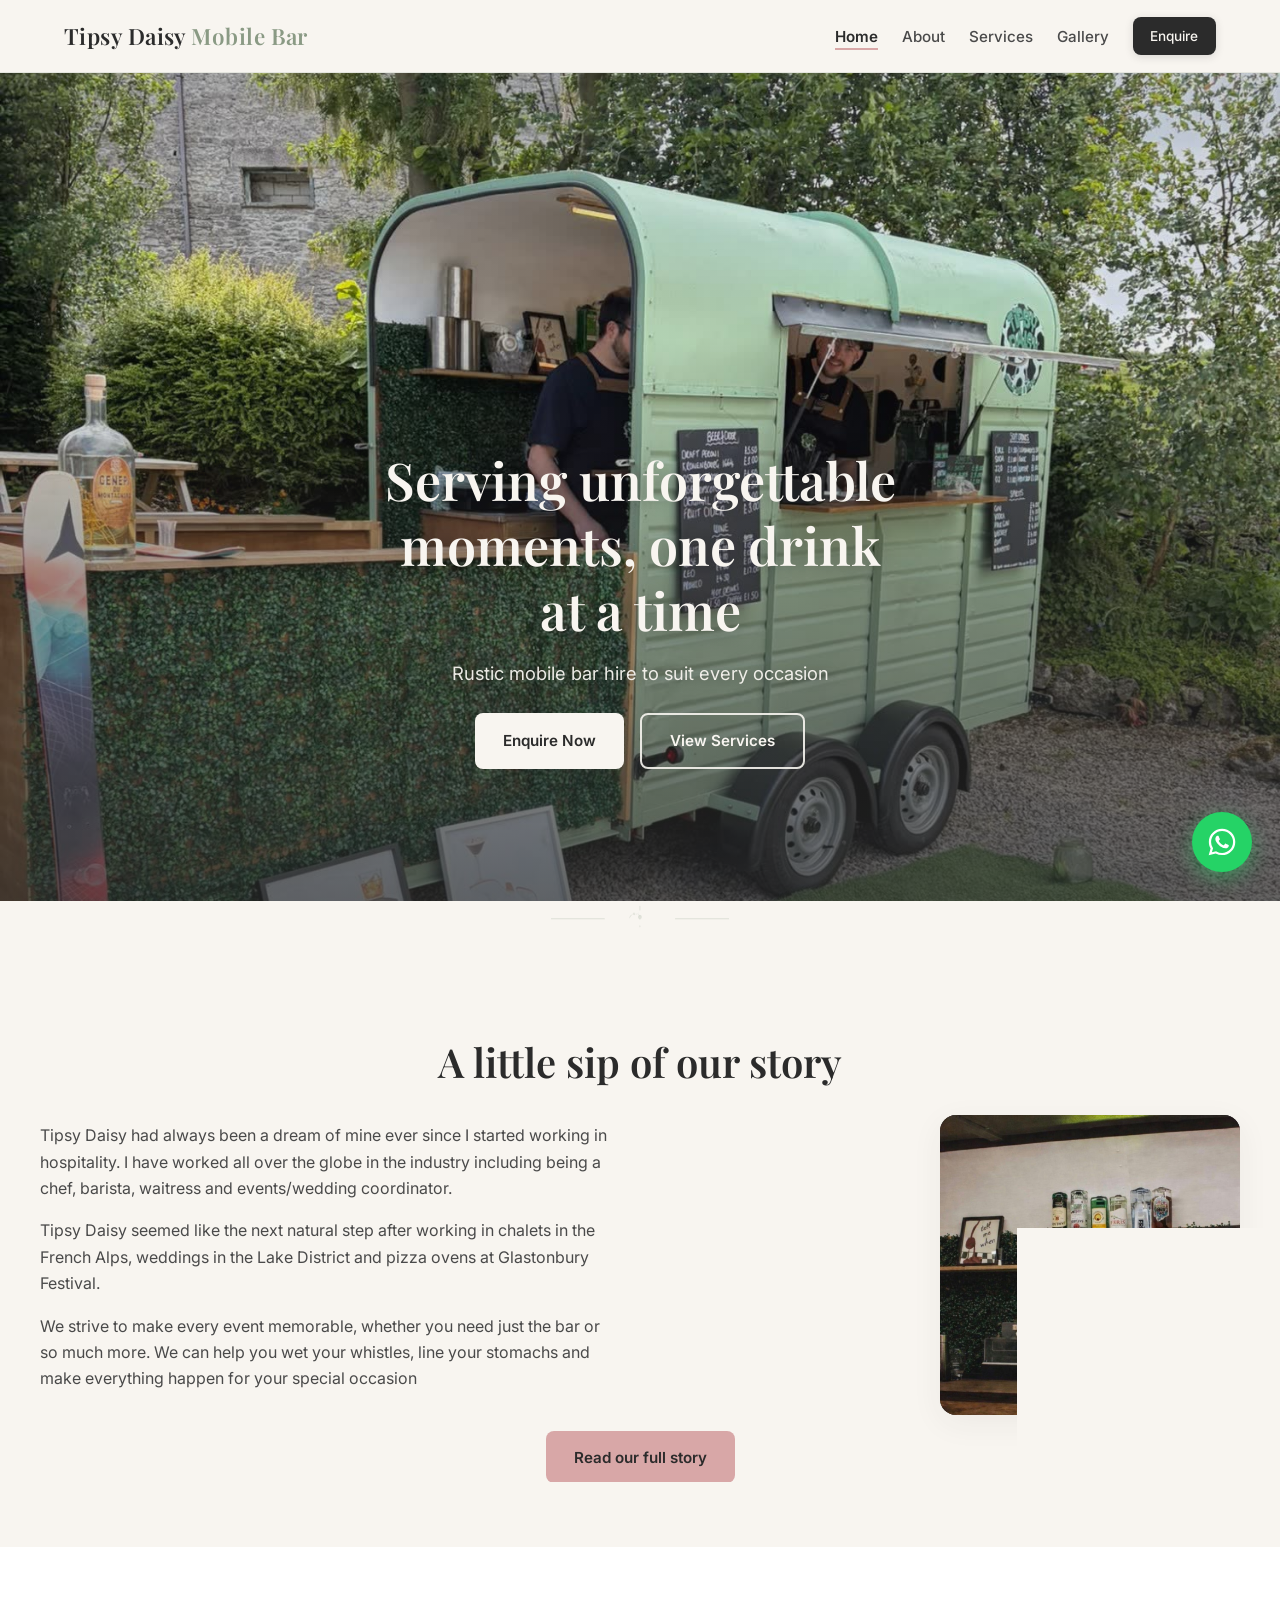
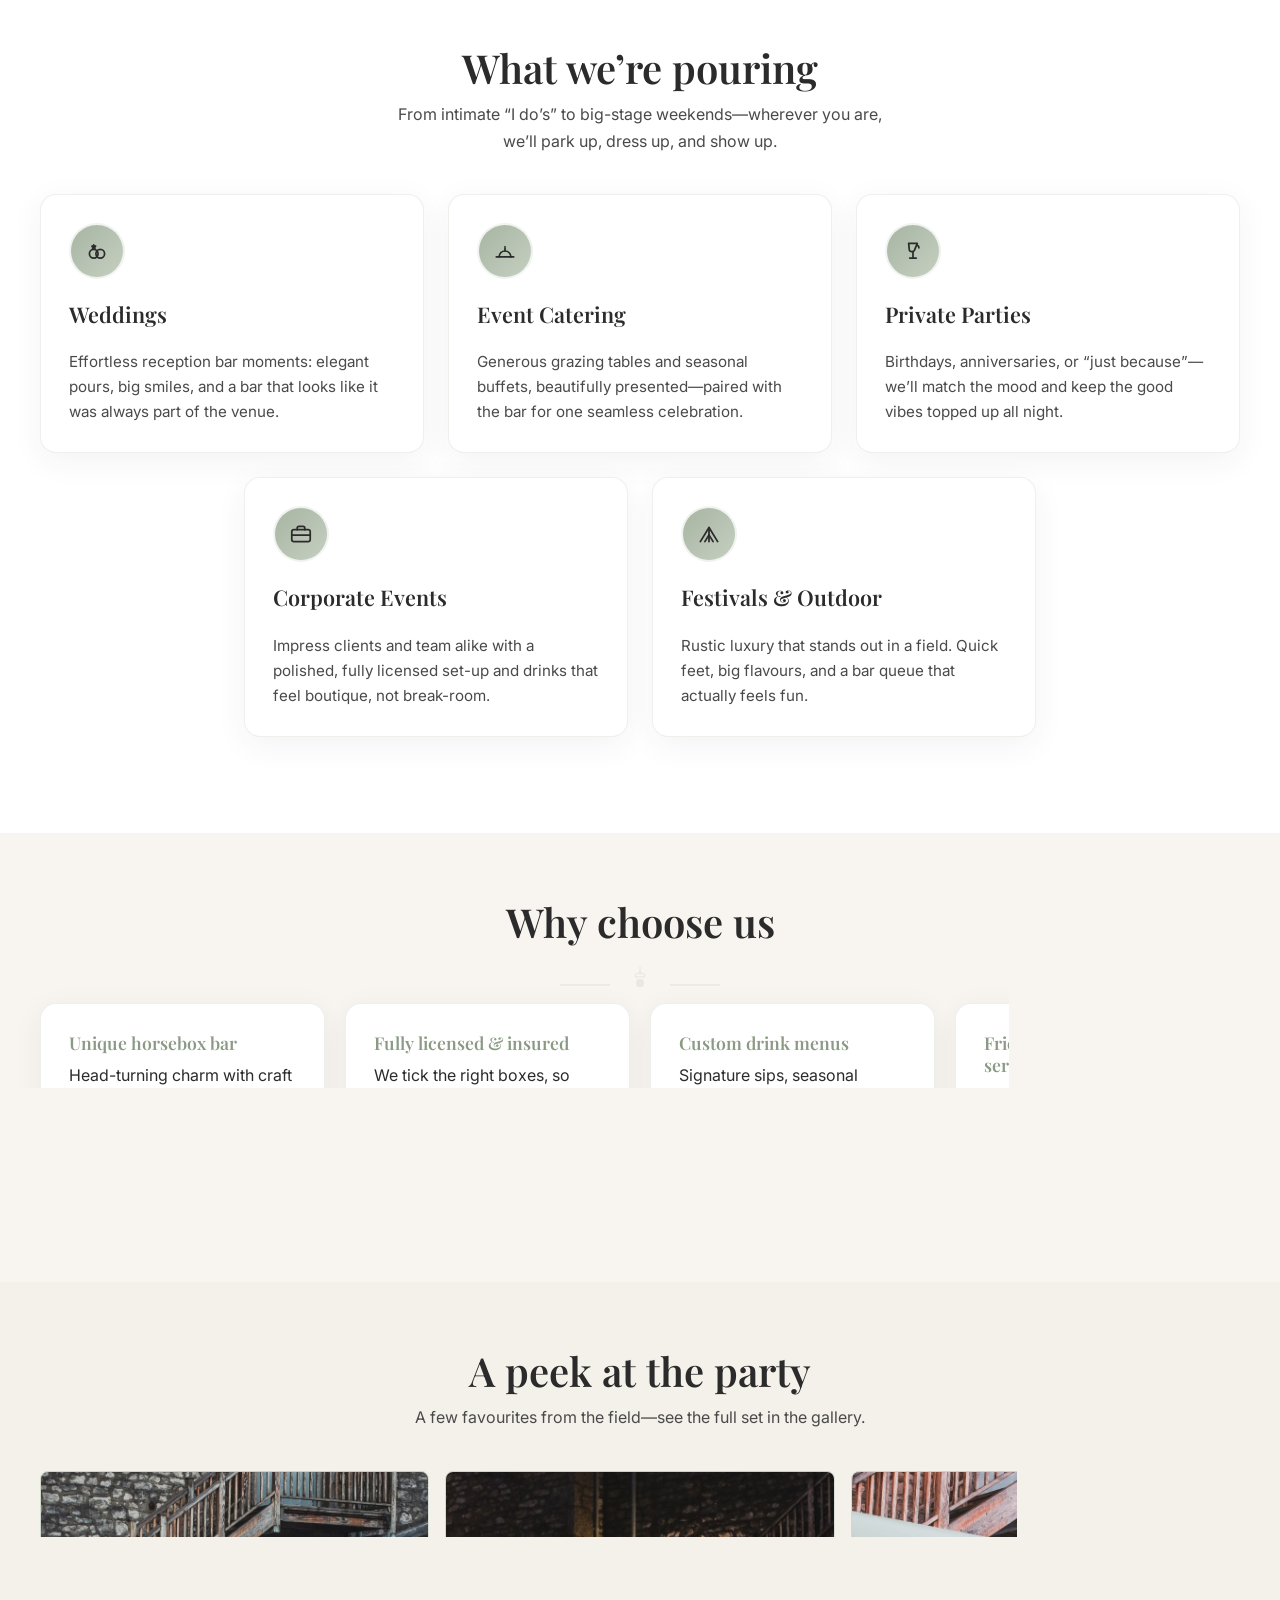
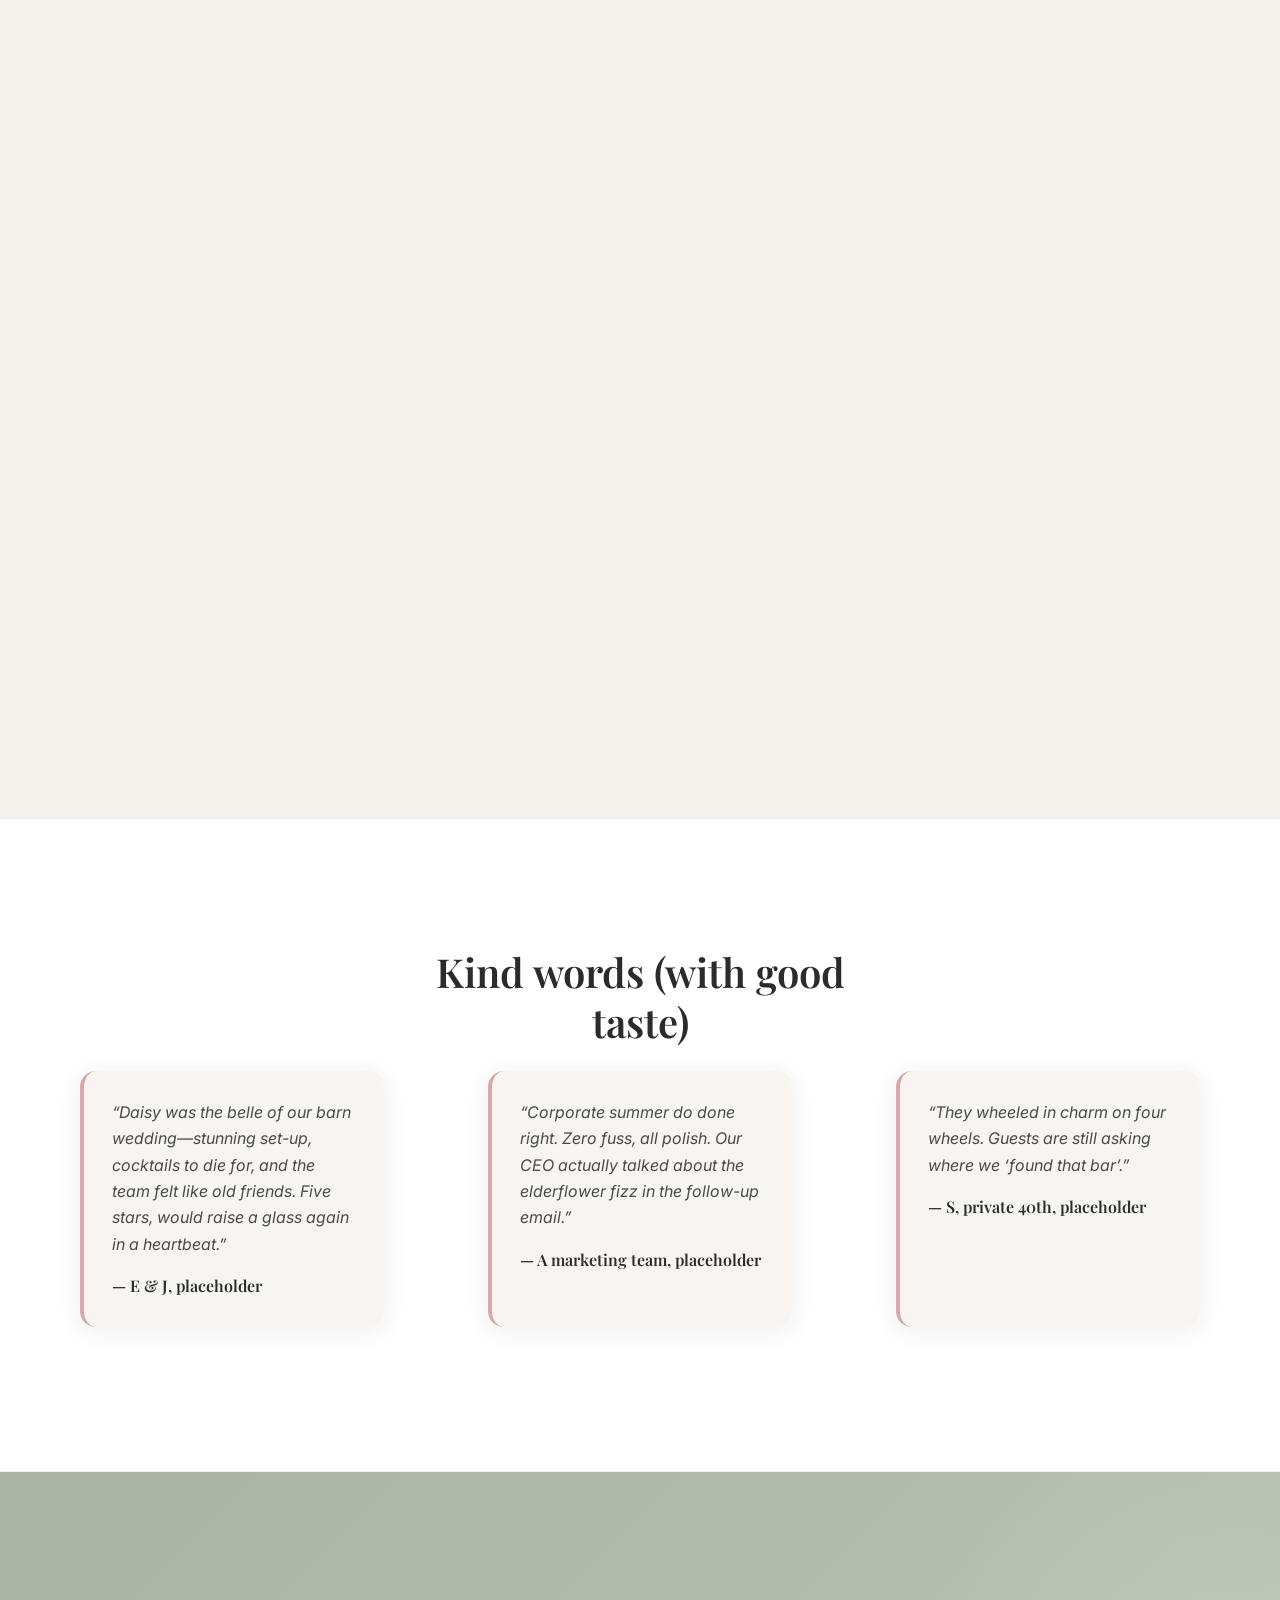
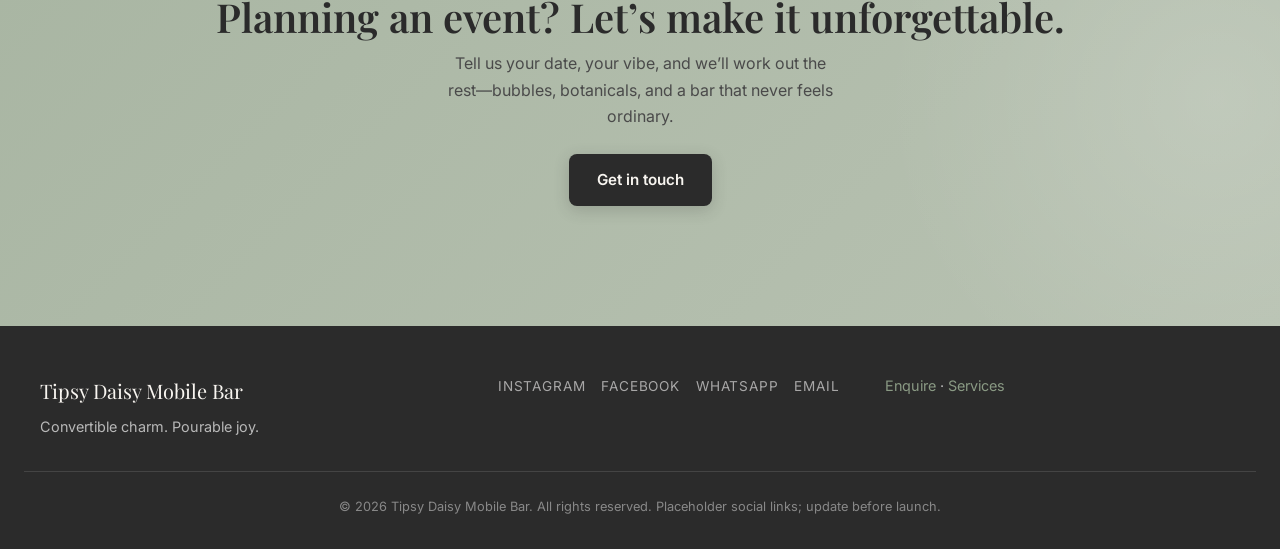
==== index.html @ 7f9fa34c "Add service icons under What we’re pouring. Replace the placeholder labels with rings, a cloche, a c" ====
<!DOCTYPE html>
<html lang="en-GB">
  <head>
    <meta charset="utf-8" />
    <meta name="viewport" content="width=device-width, initial-scale=1" />
    <meta
      name="description"
      content="Tipsy Daisy Mobile Bar — luxury horsebox bar hire for weddings, parties, corporate events and festivals across the UK."
    />
    <title>Tipsy Daisy Mobile Bar | Luxury Mobile Bar Hire</title>
    <link rel="canonical" href="https://nyelemma.github.io/Tipsy-Daisy/" />
    <meta name="robots" content="index, follow" />
    <meta name="theme-color" content="#A8B5A2" />
    <meta property="og:type" content="website" />
    <meta property="og:site_name" content="Tipsy Daisy Mobile Bar" />
    <meta property="og:title" content="Tipsy Daisy Mobile Bar | Luxury Mobile Bar Hire" />
    <meta property="og:description" content="Luxury horsebox mobile bar hire for weddings, wedding breakfasts, parties, corporate events and festivals across the UK." />
    <meta property="og:url" content="https://nyelemma.github.io/Tipsy-Daisy/" />
    <meta property="og:image" content="https://nyelemma.github.io/Tipsy-Daisy/images/hero-horsebox.png" />
    <meta property="og:locale" content="en_GB" />
    <meta name="twitter:card" content="summary_large_image" />
    <meta name="twitter:title" content="Tipsy Daisy Mobile Bar | Luxury Mobile Bar Hire" />
    <meta name="twitter:description" content="Luxury horsebox mobile bar hire for weddings, wedding breakfasts, parties, corporate events and festivals across the UK." />
    <meta name="twitter:image" content="https://nyelemma.github.io/Tipsy-Daisy/images/hero-horsebox.png" />
    <link rel="icon" href="favicon.svg" type="image/svg+xml" />
    <link rel="preconnect" href="https://fonts.googleapis.com" />
    <link rel="preconnect" href="https://fonts.gstatic.com" crossorigin />
    <link
      href="https://fonts.googleapis.com/css2?family=Inter:wght@400;500;600&family=Playfair+Display:ital,wght@0,500;0,600;0,700;1,500&display=swap"
      rel="stylesheet"
    />
    <link rel="stylesheet" href="css/styles.css" />
    <script type="application/ld+json">
      {
        "@context": "https://schema.org",
        "@type": "LocalBusiness",
        "name": "Tipsy Daisy Mobile Bar",
        "description": "Luxury horsebox mobile bar hire and event catering for weddings, wedding breakfasts, private parties, corporate events and festivals across the UK.",
        "url": "https://nyelemma.github.io/Tipsy-Daisy/",
        "image": "https://nyelemma.github.io/Tipsy-Daisy/images/hero-horsebox.png",
        "email": "Harrietpatterson@live.com",
        "telephone": "+447737043143",
        "priceRange": "££",
        "areaServed": {
          "@type": "Country",
          "name": "United Kingdom"
        },
        "contactPoint": {
          "@type": "ContactPoint",
          "telephone": "+447737043143",
          "email": "Harrietpatterson@live.com",
          "contactType": "customer service",
          "availableLanguage": "English"
        },
        "makesOffer": [
          { "@type": "Offer", "itemOffered": { "@type": "Service", "name": "Wedding mobile bar hire" } },
          { "@type": "Offer", "itemOffered": { "@type": "Service", "name": "Event catering" } },
          { "@type": "Offer", "itemOffered": { "@type": "Service", "name": "Event planning" } },
          { "@type": "Offer", "itemOffered": { "@type": "Service", "name": "Private party bar hire" } },
          { "@type": "Offer", "itemOffered": { "@type": "Service", "name": "Corporate event bar hire" } }
        ]
      }
    </script>
  </head>
  <body>
    <a class="skip-link" href="#main">Skip to content</a>
    <header class="site-header" role="banner">
      <div class="header-inner">
        <a class="logo" href="index.html" aria-label="Tipsy Daisy Mobile Bar home"
          >Tipsy Daisy <span>Mobile Bar</span></a>
        <button
          class="nav-toggle"
          type="button"
          aria-expanded="false"
          aria-controls="primary-nav"
          id="nav-toggle"
        >
          <span class="sr-only">Menu</span>
          <svg viewBox="0 0 24 24" fill="none" stroke="currentColor" stroke-width="2" aria-hidden="true">
            <path d="M3 6h18M3 12h18M3 18h18" />
          </svg>
        </button>
        <nav class="main-nav" aria-label="Main">
          <ul class="nav-list" id="primary-nav">
            <li><a href="index.html" aria-current="page">Home</a></li>
            <li><a href="about.html">About</a></li>
            <li><a href="services.html">Services</a></li>
            <li><a href="gallery.html">Gallery</a></li>
            <li><a href="contact.html" class="btn btn-primary nav-cta">Enquire</a></li>
          </ul>
        </nav>
      </div>
    </header>

    <main id="main">
      <section class="hero hero--photo" aria-labelledby="hero-title">
        <div class="hero-bg">
          <img
            src="images/hero-bar-background.jpg"
            alt="The sage green Tipsy Daisy horsebox bar set up outdoors, with bartenders serving from the hatch"
            width="1500"
            height="2000"
            loading="eager"
            fetchpriority="high"
          />
        </div>
        <div class="hero-inner">
          <div class="hero-content">
            <h1 id="hero-title">Serving unforgettable moments, one drink at a time</h1>
            <p class="lead">Rustic mobile bar hire to suit every occasion</p>
            <div class="btn-group">
              <a class="btn btn-primary" href="contact.html">Enquire Now</a>
              <a class="btn btn-secondary" href="services.html">View Services</a>
            </div>
          </div>
        </div>
      </section>

      <svg
        class="floral-divider"
        viewBox="0 0 200 36"
        fill="none"
        xmlns="http://www.w3.org/2000/svg"
        aria-hidden="true"
        focusable="false"
      >
        <path
          d="M0 20h60M140 20h60"
          stroke="currentColor"
          stroke-width="1.2"
          stroke-linecap="round"
          opacity="0.45"
        />
        <path
          d="M88 20c0-4 3-6 6-4 2-3 5-1 5 1 0-3-1-4-2-2 0-1 2-2 2-1 0-1-1-1-1 1 0-1-2-1-1 1 1 0 0 0 0 0 1 1 0 0 0 0 0 0 0-1-1-1-1-1-2 1-1 0 0-1-1-1-1-1-1-2 1-1 0 0-1-1-1-1-1-1-2z"
          fill="currentColor"
          opacity="0.35"
        />
        <circle cx="100" cy="18" r="2.2" fill="currentColor" opacity="0.4" />
        <path
          d="M100 6v4M100 16v.5M100 20v.5M100 28v1"
          stroke="currentColor"
          stroke-width="1.2"
          stroke-linecap="round"
          opacity="0.35"
        />
      </svg>

      <section class="about-section" id="about" aria-labelledby="about-title">
        <div class="section-inner">
          <h2 id="about-title" class="section-title">A little sip of our story</h2>
          <div class="about-preview">
            <div class="about-text">
              <p>
                Tipsy Daisy had always been a dream of mine ever since I started working in hospitality.
                I have worked all over the globe in the industry including being a chef, barista, waitress
                and events/wedding coordinator.
              </p>
              <p>
                Tipsy Daisy seemed like the next natural step after working in chalets in the French Alps,
                weddings in the Lake District and pizza ovens at Glastonbury Festival.
              </p>
              <p>
                We strive to make every event memorable, whether you need just the bar or so much more. We
                can help you wet your whistles, line your stomachs and make everything happen for your
                special occasion
              </p>
            </div>
            <div class="about-illus">
              <img
                src="images/about-story-interior.png"
                alt="Tipsy Daisy bar interior: Tipsy Daisy neon over green foliage, back-bar optics, and wooden counter"
                width="800"
                height="800"
                loading="lazy"
                decoding="async"
              />
            </div>
          </div>
          <p class="text-center mt-1">
            <a class="btn btn-rose" href="about.html">Read our full story</a>
          </p>
        </div>
      </section>

      <section id="services" class="section-services" style="background: #fff" aria-labelledby="services-title">
        <div class="section-inner" style="padding-top: 2rem; padding-bottom: 2rem">
          <h2 id="services-title" class="section-title">What we’re pouring</h2>
          <p class="section-intro">
            From intimate “I do’s” to big-stage weekends—wherever you are, we’ll park up, dress up, and
            show up.
          </p>
          <div class="cards-grid" role="list">
            <article class="service-card" role="listitem">
              <div class="service-icon" aria-hidden="true">
                <svg viewBox="0 0 24 24" fill="none" stroke="currentColor" stroke-width="1.6" stroke-linecap="round" stroke-linejoin="round">
                  <circle cx="9" cy="14.5" r="4" />
                  <circle cx="15" cy="14.5" r="4" />
                  <path d="M9 6.4l.55 1.05 1.15.15-.85.8.22 1.15L9 8.95l-1.07.6.22-1.15-.85-.8 1.15-.15L9 6.4z" />
                </svg>
              </div>
              <h3>Weddings</h3>
              <p>Effortless reception bar moments: elegant pours, big smiles, and a bar that looks like it
                was always part of the venue.</p>
            </article>
            <article class="service-card" role="listitem">
              <div class="service-icon" aria-hidden="true">
                <svg viewBox="0 0 24 24" fill="none" stroke="currentColor" stroke-width="1.6" stroke-linecap="round" stroke-linejoin="round">
                  <path d="M4 17.5h16" />
                  <path d="M6.5 17.5a5.5 5.5 0 0 1 11 0" />
                  <path d="M12 12V9.5" />
                  <circle cx="12" cy="8.2" r="0.9" fill="currentColor" stroke="none" />
                </svg>
              </div>
              <h3>Event Catering</h3>
              <p>Generous grazing tables and seasonal buffets, beautifully presented—paired with the bar
                for one seamless celebration.</p>
            </article>
            <article class="service-card" role="listitem">
              <div class="service-icon" aria-hidden="true">
                <svg viewBox="0 0 24 24" fill="none" stroke="currentColor" stroke-width="1.6" stroke-linecap="round" stroke-linejoin="round">
                  <path d="M8 5h8l-2.6 6.2a2.2 2.2 0 0 1-2 1.3h-.8a2.2 2.2 0 0 1-2-1.3L8 5z" />
                  <path d="M12 12.5V18" />
                  <path d="M9 18.5h6" />
                  <path d="M15.5 6.5c1.2.4 2 1.4 2 2.6" />
                </svg>
              </div>
              <h3>Private Parties</h3>
              <p>Birthdays, anniversaries, or “just because”—we’ll match the mood and keep the good vibes
                topped up all night.</p>
            </article>
            <article class="service-card" role="listitem">
              <div class="service-icon" aria-hidden="true">
                <svg viewBox="0 0 24 24" fill="none" stroke="currentColor" stroke-width="1.6" stroke-linecap="round" stroke-linejoin="round">
                  <rect x="3.5" y="8" width="17" height="11" rx="2" />
                  <path d="M8.5 8V6.6A1.6 1.6 0 0 1 10.1 5h3.8a1.6 1.6 0 0 1 1.6 1.6V8" />
                  <path d="M3.5 13h17" />
                </svg>
              </div>
              <h3>Corporate Events</h3>
              <p>Impress clients and team alike with a polished, fully licensed set-up and drinks that
                feel boutique, not break-room.</p>
            </article>
            <article class="service-card" role="listitem">
              <div class="service-icon" aria-hidden="true">
                <svg viewBox="0 0 24 24" fill="none" stroke="currentColor" stroke-width="1.6" stroke-linecap="round" stroke-linejoin="round">
                  <path d="M4 19l8-13 8 13" />
                  <path d="M12 6v13" />
                  <path d="M8.2 19l3.8-6.2L15.8 19" />
                </svg>
              </div>
              <h3>Festivals &amp; Outdoor</h3>
              <p>Rustic luxury that stands out in a field. Quick feet, big flavours, and a bar queue that
                actually feels fun.</p>
            </article>
          </div>
        </div>
      </section>

      <section aria-labelledby="why-title">
        <div class="section-inner">
          <h2 id="why-title" class="section-title">Why choose us</h2>
          <svg
            class="floral-divider floral-divider--wide"
            viewBox="0 0 200 40"
            fill="none"
            xmlns="http://www.w3.org/2000/svg"
            aria-hidden="true"
          >
            <path
              d="M20 22h50M130 22h50"
              stroke="currentColor"
              stroke-width="1"
              opacity="0.4"
            />
            <circle cx="100" cy="20" r="4" fill="currentColor" opacity="0.25" />
            <path
              d="M100 4v6M100 10c4 0 6 2 4 4M100 10c-4 0-6 2-4 4M96 14h8"
              stroke="currentColor"
              stroke-width="0.8"
              stroke-linecap="round"
              opacity="0.4"
            />
          </svg>
          <div class="why-grid">
            <div class="feature-card">
              <h4>Unique horsebox bar</h4>
              <p>Head-turning charm with craft touches—an Instagram moment before anyone’s sipped a thing.</p>
            </div>
            <div class="feature-card">
              <h4>Fully licensed &amp; insured</h4>
              <p>We tick the right boxes, so you can focus on the guest list and the playlist.</p>
            </div>
            <div class="feature-card">
              <h4>Custom drink menus</h4>
              <p>Signature sips, seasonal spritzes, or a nod to your favourite local gin—we’ll curate
                the pour.</p>
            </div>
            <div class="feature-card">
              <h4>Friendly, professional service</h4>
              <p>Warm welcomes, steady hands, and a team that actually likes people (a handy trait behind
                a bar).</p>
            </div>
          </div>
        </div>
      </section>

      <section class="section-gallery" aria-labelledby="gallery-preview-title" style="background: #f4f0ea">
        <div class="section-inner">
          <h2 id="gallery-preview-title" class="section-title">A peek at the party</h2>
          <p class="section-intro">A few favourites from the field—see the full set in the gallery.</p>
          <div class="gallery-preview">
            <div class="gallery-tile gallery-tile--photo">
              <img
                src="images/gallery/gallery-01.png"
                alt="Tipsy Daisy mobile bar at an evening event"
                width="400"
                height="400"
                loading="lazy"
                decoding="async"
              />
            </div>
            <div class="gallery-tile gallery-tile--photo">
              <img
                src="images/gallery/gallery-02.png"
                alt="Guests at the horsebox bar"
                width="400"
                height="400"
                loading="lazy"
                decoding="async"
              />
            </div>
            <div class="gallery-tile gallery-tile--photo">
              <img
                src="images/gallery/gallery-03.png"
                alt="Tipsy Daisy bar at night in a courtyard"
                width="400"
                height="400"
                loading="lazy"
                decoding="async"
              />
            </div>
            <div class="gallery-tile gallery-tile--photo">
              <img
                src="images/gallery/gallery-04.png"
                alt="Sage green mobile bar in action"
                width="400"
                height="400"
                loading="lazy"
                decoding="async"
              />
            </div>
            <div class="gallery-tile gallery-tile--photo">
              <img
                src="images/gallery/gallery-05.png"
                alt="The Tipsy Daisy serving hatch"
                width="400"
                height="400"
                loading="lazy"
                decoding="async"
              />
            </div>
            <div class="gallery-tile gallery-tile--photo">
              <img
                src="images/gallery/gallery-06.png"
                alt="Evening event with the mobile bar"
                width="400"
                height="400"
                loading="lazy"
                decoding="async"
              />
            </div>
          </div>
          <p class="text-center" style="margin-top: 2rem">
            <a class="btn btn-secondary" href="gallery.html">View full gallery</a>
          </p>
        </div>
      </section>

      <section class="testimonials" aria-labelledby="testimonial-title">
        <div class="section-inner" style="padding-top: 4rem; padding-bottom: 4rem">
          <h2 id="testimonial-title" class="section-title">Kind words (with good taste)</h2>
          <div class="testimonial-grid">
            <blockquote class="testimonial-card">
              “Daisy was the belle of our barn wedding—stunning set-up, cocktails to die for, and the
              team felt like old friends. Five stars, would raise a glass again in a heartbeat.”
              <cite>— E &amp; J, placeholder</cite>
            </blockquote>
            <blockquote class="testimonial-card">
              “Corporate summer do done right. Zero fuss, all polish. Our CEO actually talked about
              the elderflower fizz in the follow-up email.”
              <cite>— A marketing team, placeholder</cite>
            </blockquote>
            <blockquote class="testimonial-card">
              “They wheeled in charm on four wheels. Guests are still asking where we ‘found that bar’.”
              <cite>— S, private 40th, placeholder</cite>
            </blockquote>
          </div>
        </div>
      </section>

      <section class="cta-band" aria-labelledby="cta-title">
        <div class="section-inner" style="padding-top: 3.5rem; padding-bottom: 3.5rem">
          <h2 id="cta-title">Planning an event? Let’s make it unforgettable.</h2>
          <p>Tell us your date, your vibe, and we’ll work out the rest—bubbles, botanicals, and a bar that
            never feels ordinary.</p>
          <a class="btn btn-primary" href="contact.html">Get in touch</a>
        </div>
      </section>
    </main>

    <footer class="site-footer" role="contentinfo">
      <div class="footer-inner">
        <div>
          <p class="footer-brand">Tipsy Daisy Mobile Bar</p>
          <p class="mb-0">Convertible charm. Pourable joy.</p>
        </div>
        <div>
          <h2 class="sr-only">Social</h2>
          <ul class="footer-social">
            <li><a href="https://instagram.com/" rel="noopener noreferrer" target="_blank">Instagram</a></li>
            <li><a href="https://facebook.com/" rel="noopener noreferrer" target="_blank">Facebook</a></li>
            <li><a href="https://wa.me/447737043143" rel="noopener noreferrer" target="_blank">WhatsApp</a></li>
            <li><a href="mailto:Harrietpatterson@live.com">Email</a></li>
          </ul>
        </div>
        <div>
          <p>
            <a href="contact.html">Enquire</a> ·
            <a href="services.html">Services</a>
          </p>
        </div>
      </div>
      <div class="footer-bottom">
        © <span id="y"></span> Tipsy Daisy Mobile Bar. All rights reserved. Placeholder social links; update
        before launch.
      </div>
    </footer>
    <script src="js/main.js" defer></script>
  </body>
</html>
---- css/styles.css ----
/* Tipsy Daisy Mobile Bar — main stylesheet */

:root {
  --cream: #F8F5F0;
  --sage: #A8B5A2;
  --sage-dark: #8a9a84;
  --rose: #D8A7A7;
  --rose-deep: #c48f8f;
  --charcoal: #2B2B2B;
  --charcoal-muted: #4a4a4a;
  --white: #ffffff;
  --font-serif: "Playfair Display", Georgia, serif;
  --font-sans: "Inter", "Open Sans", system-ui, sans-serif;
  --shadow-soft: 0 4px 24px rgba(43, 43, 43, 0.08);
  --shadow-card: 0 8px 32px rgba(43, 43, 43, 0.06);
  --radius: 8px;
  --radius-lg: 16px;
  --nav-height: 72px;
  --transition: 0.35s cubic-bezier(0.4, 0, 0.2, 1);
}

*,
*::before,
*::after {
  box-sizing: border-box;
}

html {
  scroll-behavior: smooth;
}

body {
  margin: 0;
  font-family: var(--font-sans);
  font-size: 1rem;
  line-height: 1.65;
  color: var(--charcoal);
  background-color: var(--cream);
  -webkit-font-smoothing: antialiased;
}

img {
  max-width: 100%;
  height: auto;
  display: block;
}

a {
  color: var(--sage-dark);
  text-decoration: none;
  transition: color var(--transition);
}

a:hover {
  color: var(--charcoal);
}

h1, h2, h3, h4 {
  font-family: var(--font-serif);
  font-weight: 600;
  line-height: 1.25;
  color: var(--charcoal);
}

h1 { font-size: clamp(2rem, 5vw, 3.25rem); }
h2 { font-size: clamp(1.75rem, 3.5vw, 2.5rem); }
h3 { font-size: 1.35rem; }
h4 { font-size: 1.1rem; }

p { margin: 0 0 1rem; }
p:last-child { margin-bottom: 0; }

/* Skip link */
.skip-link {
  position: absolute;
  top: -100px;
  left: 1rem;
  z-index: 2000;
  padding: 0.75rem 1rem;
  background: var(--charcoal);
  color: var(--cream);
  border-radius: var(--radius);
  font-weight: 600;
}

.skip-link:focus {
  top: 1rem;
}

/* Sticky header */
.site-header {
  position: sticky;
  top: 0;
  z-index: 1000;
  background: rgba(248, 245, 240, 0.92);
  backdrop-filter: blur(12px);
  -webkit-backdrop-filter: blur(12px);
  border-bottom: 1px solid rgba(168, 181, 162, 0.25);
  transition: box-shadow var(--transition);
}

.site-header.is-scrolled {
  box-shadow: var(--shadow-soft);
}

.header-inner {
  max-width: 1200px;
  margin: 0 auto;
  padding: 1rem 1.5rem;
  display: flex;
  align-items: center;
  justify-content: space-between;
  min-height: var(--nav-height);
}

.logo {
  font-family: var(--font-serif);
  font-size: clamp(1.15rem, 2.5vw, 1.4rem);
  font-weight: 600;
  color: var(--charcoal);
  letter-spacing: 0.02em;
}

.logo span {
  color: var(--sage-dark);
}

.logo:hover {
  color: var(--charcoal);
}

.nav-toggle {
  display: none;
  background: none;
  border: none;
  padding: 0.5rem;
  cursor: pointer;
  color: var(--charcoal);
}

.nav-toggle svg {
  width: 28px;
  height: 28px;
}

.nav-list {
  list-style: none;
  margin: 0;
  padding: 0;
  display: flex;
  flex-wrap: wrap;
  align-items: center;
  gap: 0.5rem 1.5rem;
}

.nav-list a {
  color: var(--charcoal-muted);
  font-weight: 500;
  font-size: 0.95rem;
  position: relative;
  padding: 0.25rem 0;
}

.nav-list a::after {
  content: "";
  position: absolute;
  left: 0;
  bottom: 0;
  width: 0;
  height: 2px;
  background: var(--rose);
  transition: width var(--transition);
}

.nav-list a:hover::after,
.nav-list a[aria-current="page"]::after {
  width: 100%;
}

.nav-list a[aria-current="page"] {
  color: var(--charcoal);
  font-weight: 600;
}

.nav-list a.nav-cta {
  color: var(--cream);
  margin-top: 0.25rem;
  padding: 0.5rem 1.1rem;
  font-size: 0.85rem;
  border-radius: var(--radius);
  box-shadow: 0 2px 8px rgba(43, 43, 43, 0.15);
}

.nav-list a.nav-cta::after {
  display: none;
}

.nav-list a.nav-cta:hover {
  color: var(--cream);
  background: var(--charcoal-muted);
}

@media (min-width: 768px) {
  .nav-list a.nav-cta {
    margin-top: 0;
  }
}

/* Buttons */
.btn {
  display: inline-flex;
  align-items: center;
  justify-content: center;
  gap: 0.5rem;
  padding: 0.85rem 1.75rem;
  font-family: var(--font-sans);
  font-size: 0.95rem;
  font-weight: 600;
  border: none;
  border-radius: var(--radius);
  cursor: pointer;
  transition: transform 0.2s ease, box-shadow var(--transition), background var(--transition), color var(--transition);
}

.btn:active {
  transform: scale(0.98);
}

.btn-primary {
  background: var(--charcoal);
  color: var(--cream);
  box-shadow: 0 4px 16px rgba(43, 43, 43, 0.2);
}

.btn-primary:hover {
  background: var(--charcoal-muted);
  color: var(--white);
  box-shadow: 0 6px 20px rgba(43, 43, 43, 0.25);
}

.btn-secondary {
  background: var(--white);
  color: var(--charcoal);
  border: 2px solid var(--sage);
}

.btn-secondary:hover {
  background: var(--sage);
  color: var(--charcoal);
  border-color: var(--sage);
}

.btn-rose {
  background: var(--rose);
  color: var(--charcoal);
}

.btn-rose:hover {
  background: var(--rose-deep);
  color: var(--charcoal);
}

.btn-block {
  width: 100%;
}

.btn-group {
  display: flex;
  flex-wrap: wrap;
  gap: 1rem;
  margin-top: 1.5rem;
}

/* Hero */
.hero {
  position: relative;
  min-height: 85vh;
  display: flex;
  align-items: center;
  overflow: hidden;
  background: linear-gradient(
    135deg,
    var(--cream) 0%,
    #f0ebe3 50%,
    #e8e2d8 100%
  );
}

.hero::before {
  content: "";
  position: absolute;
  inset: 0;
  background-image: url("data:image/svg+xml,%3Csvg width='60' height='60' viewBox='0 0 60 60' xmlns='http://www.w3.org/2000/svg'%3E%3Cg fill='none' fill-rule='evenodd'%3E%3Cg fill='%23A8B5A2' fill-opacity='0.12'%3E%3Cpath d='M36 34v-4h-2v4h-4v2h4v4h2v-4h4v-2h-4zm0-30V0h-2v4h-4v2h4v4h2V6h4V4h-4zM6 34v-4H4v4H0v2h4v4h2v-4h4v-2H6zM6 4V0H4v4H0v2h4v4h2V6h4V4H6z'/%3E%3C/g%3E%3C/g%3E%3C/svg%3E");
  opacity: 0.5;
  pointer-events: none;
  z-index: 0;
}

.hero-parallax {
  position: absolute;
  inset: 0;
  will-change: transform;
  z-index: 0;
  background: radial-gradient(ellipse 80% 50% at 50% 40%, rgba(216, 167, 167, 0.12) 0%, transparent 55%),
    radial-gradient(ellipse 60% 40% at 80% 20%, rgba(168, 181, 162, 0.15) 0%, transparent 50%);
  transform: translateZ(0);
}

.hero-inner {
  position: relative;
  z-index: 1;
  max-width: 1200px;
  margin: 0 auto;
  padding: 4rem 1.5rem 5rem;
  width: 100%;
  display: grid;
  grid-template-columns: 1fr;
  gap: 2.5rem;
  align-items: center;
}

@media (min-width: 900px) {
  .hero-inner {
    grid-template-columns: 1.1fr 0.9fr;
    padding-top: 3rem;
    padding-bottom: 4rem;
  }
}

.hero-content {
  opacity: 0;
  animation: fadeInUp 1s ease 0.15s forwards;
}

@keyframes fadeInUp {
  from {
    opacity: 0;
    transform: translateY(24px);
  }
  to {
    opacity: 1;
    transform: translateY(0);
  }
}

.hero h1 {
  margin: 0 0 1rem;
  max-width: 16ch;
}

.lead {
  font-size: 1.15rem;
  color: var(--charcoal-muted);
  max-width: 38ch;
  margin: 0 0 0.5rem;
}

.hero-image-wrap {
  opacity: 0;
  animation: fadeInUp 1s ease 0.4s forwards;
  position: relative;
  border-radius: var(--radius-lg);
  overflow: hidden;
  /* Portrait photo: frame reads vertical; cover = no stretch, may crop edges */
  aspect-ratio: 3 / 4;
  max-height: min(62vh, 460px);
  width: 100%;
  max-width: 400px;
  margin-inline: auto;
  background: linear-gradient(145deg, var(--sage) 0%, #c4cfc0 100%);
  box-shadow: var(--shadow-card);
  border: 1px solid rgba(255, 255, 255, 0.4);
  min-height: 200px;
  display: block;
  justify-self: center;
}

@media (min-width: 900px) {
  .hero-image-wrap {
    max-width: 400px;
    max-height: min(68vh, 520px);
    margin-inline: auto 0;
    justify-self: end;
  }
}

.hero-image-wrap img {
  position: absolute;
  inset: 0;
  width: 100%;
  height: 100%;
  object-fit: cover;
  object-position: center;
  display: block;
}

.hero--photo {
  align-items: flex-end;
  min-height: min(92vh, 880px);
  background: var(--charcoal);
  color: var(--cream);
}

.hero--photo::before,
.hero--photo .hero-parallax {
  display: none;
}

.hero-bg {
  position: absolute;
  inset: 0;
  z-index: 0;
}

.hero-bg img {
  width: 100%;
  height: 100%;
  object-fit: cover;
  object-position: center 32%;
}

.hero--photo::after {
  content: "";
  position: absolute;
  inset: 0;
  z-index: 1;
  pointer-events: none;
  background: linear-gradient(
    180deg,
    rgba(43, 43, 43, 0.18) 0%,
    rgba(43, 43, 43, 0.08) 32%,
    rgba(43, 43, 43, 0.45) 62%,
    rgba(43, 43, 43, 0.72) 100%
  );
}

.hero--photo .hero-inner {
  z-index: 2;
  grid-template-columns: 1fr;
  padding-top: 8rem;
  padding-bottom: 4.25rem;
}

.hero--photo .hero-content {
  max-width: 40rem;
  margin-inline: auto;
  text-align: center;
}

.hero--photo h1 {
  color: var(--cream);
  max-width: 16ch;
  margin-inline: auto;
  text-shadow: 0 2px 24px rgba(0, 0, 0, 0.35);
}

.hero--photo .lead {
  color: rgba(248, 245, 240, 0.94);
  margin-inline: auto;
  text-shadow: 0 1px 12px rgba(0, 0, 0, 0.35);
}

.hero--photo .btn-group {
  justify-content: center;
}

.hero--photo .btn-primary {
  background: var(--cream);
  color: var(--charcoal);
}

.hero--photo .btn-primary:hover {
  background: var(--white);
  color: var(--charcoal);
}

.hero--photo .btn-secondary {
  background: transparent;
  color: var(--cream);
  border-color: rgba(248, 245, 240, 0.9);
}

.hero--photo .btn-secondary:hover {
  background: var(--cream);
  color: var(--charcoal);
  border-color: var(--cream);
}

.hero-placeholder {
  text-align: center;
  color: var(--charcoal);
  font-size: 0.95rem;
  padding: 1.5rem;
  font-weight: 500;
  opacity: 0.9;
}

/* Section layout */
section {
  padding: 4rem 1.5rem;
  opacity: 0;
  animation: sectionIn 0.8s ease forwards;
}

section:nth-of-type(even) {
  animation-delay: 0.05s;
}

@keyframes sectionIn {
  to { opacity: 1; }
}

.section-inner {
  max-width: 1200px;
  margin: 0 auto;
}

.section-title {
  text-align: center;
  margin: 0 auto 0.5rem;
  max-width: 20ch;
}

.section-intro {
  text-align: center;
  color: var(--charcoal-muted);
  max-width: 50ch;
  margin: 0 auto 2.5rem;
}

/* Floral divider */
.floral-divider {
  display: block;
  max-width: 200px;
  height: 32px;
  margin: 0 auto 2.5rem;
  color: var(--sage);
  opacity: 0.75;
}

.floral-divider--wide {
  max-width: 280px;
  height: 40px;
  margin: 1rem auto 0;
}

/* About preview */
.about-preview {
  display: grid;
  gap: 2rem;
  align-items: center;
  margin-top: 1.75rem;
}

@media (min-width: 768px) {
  .about-preview {
    grid-template-columns: 1fr 1fr;
    gap: 3rem;
  }
}

.about-text p {
  color: var(--charcoal-muted);
  margin-bottom: 1rem;
}

.about-illus {
  position: relative;
  border-radius: var(--radius-lg);
  overflow: hidden;
  aspect-ratio: 1 / 1;
  min-height: 0;
  width: 100%;
  max-width: 340px;
  margin-inline: auto;
  background: var(--charcoal);
  box-shadow: var(--shadow-card);
  transition: transform var(--transition), box-shadow var(--transition);
}

@media (min-width: 768px) {
  .about-illus {
    max-width: 300px;
    margin-inline: 0 0;
    justify-self: end;
  }
}

.about-illus img {
  position: absolute;
  inset: 0;
  width: 100%;
  height: 100%;
  object-fit: cover;
  object-position: center;
  display: block;
}

.about-illus:hover {
  transform: translateY(-4px);
  box-shadow: 0 12px 40px rgba(43, 43, 43, 0.1);
}

/* Service cards */
.cards-grid {
  display: grid;
  gap: 1.5rem;
  grid-template-columns: 1fr;
}

@media (min-width: 600px) {
  .cards-grid {
    grid-template-columns: repeat(2, 1fr);
  }
}

@media (min-width: 1000px) {
  .cards-grid {
    grid-template-columns: repeat(6, 1fr);
  }

  .service-card {
    grid-column: span 2;
  }

  .service-card:nth-child(4) {
    grid-column: 2 / span 2;
  }

  .service-card:nth-child(5) {
    grid-column: 4 / span 2;
  }
}

.service-card,
.feature-card {
  background: var(--white);
  border-radius: var(--radius-lg);
  padding: 1.75rem;
  box-shadow: var(--shadow-card);
  border: 1px solid rgba(168, 181, 162, 0.2);
  transition: transform var(--transition), box-shadow var(--transition);
}

.service-card:hover,
.feature-card:hover {
  transform: translateY(-6px);
  box-shadow: 0 16px 48px rgba(43, 43, 43, 0.1);
}

.service-icon {
  width: 56px;
  height: 56px;
  border-radius: 50%;
  background: linear-gradient(135deg, var(--sage) 0%, #c5cfc1 100%);
  display: flex;
  align-items: center;
  justify-content: center;
  margin-bottom: 1rem;
  color: var(--charcoal);
  border: 2px solid rgba(255, 255, 255, 0.8);
}

.service-icon svg {
  width: 26px;
  height: 26px;
  display: block;
}

.service-card p {
  font-size: 0.95rem;
  color: var(--charcoal-muted);
  margin: 0;
}

/* Why us grid */
.why-grid {
  display: grid;
  gap: 1.25rem;
  grid-template-columns: 1fr;
}

@media (min-width: 600px) {
  .why-grid {
    grid-template-columns: repeat(2, 1fr);
  }
}

@media (min-width: 900px) {
  .why-grid {
    grid-template-columns: repeat(4, 1fr);
  }
}

.feature-card h4 {
  margin: 0 0 0.5rem;
  color: var(--sage-dark);
}

/* Gallery */
.gallery-preview {
  display: grid;
  grid-template-columns: repeat(2, minmax(0, 1fr));
  gap: 0.75rem;
}

@media (min-width: 600px) {
  .gallery-preview {
    grid-template-columns: repeat(3, minmax(0, 1fr));
    gap: 1rem;
  }
}

.gallery-tile,
.gallery-item {
  aspect-ratio: 1;
  background: var(--sage);
  background: linear-gradient(145deg, #c5cfc1 0%, var(--sage) 100%);
  border-radius: var(--radius);
  display: flex;
  align-items: center;
  justify-content: center;
  text-align: center;
  font-size: 0.8rem;
  color: var(--charcoal);
  padding: 0.75rem;
  overflow: hidden;
  position: relative;
  border: 1px solid rgba(255, 255, 255, 0.35);
  transition: transform var(--transition);
}

.gallery-tile img,
.gallery-item img {
  width: 100%;
  height: 100%;
  object-fit: cover;
  transition: transform 0.5s ease;
}

.gallery-tile:hover,
.gallery-item:hover {
  z-index: 1;
}

.gallery-tile:hover img,
.gallery-item:hover .gallery-item-inner {
  transform: scale(1.08);
}

.gallery-tile--placeholder,
.gallery-item--placeholder {
  background: #d4dccd;
}

/* Photo tiles: uniform square, cover (no stretch) */
.gallery-tile--photo {
  padding: 0;
  border: 1px solid rgba(255, 255, 255, 0.35);
}

.gallery-tile--photo > img {
  position: absolute;
  inset: 0;
  width: 100%;
  height: 100%;
  object-fit: cover;
  object-position: center;
}

/* Full gallery page — same cell size, same gaps */
.gallery-page-grid {
  display: grid;
  grid-template-columns: repeat(2, minmax(0, 1fr));
  gap: 0.75rem;
  margin-top: 0.5rem;
}

@media (min-width: 520px) {
  .gallery-page-grid {
    grid-template-columns: repeat(3, minmax(0, 1fr));
    gap: 1rem;
  }
}

@media (min-width: 900px) {
  .gallery-page-grid {
    grid-template-columns: repeat(4, minmax(0, 1fr));
  }
}

button.gallery-tile--lightbox {
  display: block;
  width: 100%;
  margin: 0;
  padding: 0;
  border: none;
  font: inherit;
  cursor: zoom-in;
  border-radius: var(--radius);
  aspect-ratio: 1;
  position: relative;
  overflow: hidden;
  background: #d4dccd;
  border: 1px solid rgba(255, 255, 255, 0.35);
  transition: transform 0.35s ease, box-shadow 0.35s ease;
}

button.gallery-tile--lightbox:focus {
  outline: 2px solid var(--sage);
  outline-offset: 2px;
}

button.gallery-tile--lightbox:hover {
  z-index: 1;
  transform: scale(1.02);
  box-shadow: var(--shadow-card);
}

button.gallery-tile--lightbox img {
  position: absolute;
  inset: 0;
  width: 100%;
  height: 100%;
  object-fit: cover;
  object-position: center;
  display: block;
  transition: transform 0.45s ease;
}

button.gallery-tile--lightbox:hover img {
  transform: scale(1.04);
}

/* Gallery page: buttons as tiles */
.gallery-mosaic {
  display: grid;
  grid-template-columns: repeat(auto-fill, minmax(140px, 1fr));
  gap: 0.75rem;
  margin-top: 0.5rem;
}

button.gallery-item {
  width: 100%;
  border: none;
  cursor: zoom-in;
  font: inherit;
  padding: 0;
  border-radius: var(--radius);
  aspect-ratio: 1;
  color: var(--charcoal);
  font-size: 0.75rem;
  text-align: center;
  display: flex;
  align-items: center;
  justify-content: center;
}

button.gallery-item:focus {
  outline: 2px solid var(--sage);
  outline-offset: 2px;
}

button.gallery-item--wide {
  grid-column: 1 / -1;
  aspect-ratio: 21 / 9;
  min-height: 140px;
  font-size: 0.85rem;
}

button.gallery-item--wide .gallery-item-inner {
  font-size: 0.9rem;
}

.tip-gallery {
  margin-top: 2.5rem;
  color: var(--charcoal-muted);
  max-width: 50ch;
  margin-left: auto;
  margin-right: auto;
  font-size: 0.95rem;
}

.tip-gallery code {
  font-size: 0.9em;
  background: rgba(168, 181, 162, 0.25);
  padding: 0.1em 0.35em;
  border-radius: 4px;
}

.gallery-item-inner {
  position: relative;
  width: 100%;
  height: 100%;
  display: flex;
  align-items: center;
  justify-content: center;
  font-weight: 500;
  font-size: 0.8rem;
  line-height: 1.3;
  transition: transform 0.5s ease;
}

/* Testimonials */
.testimonials {
  background: var(--white);
  border-top: 1px solid rgba(168, 181, 162, 0.2);
  border-bottom: 1px solid rgba(168, 181, 162, 0.2);
}

.testimonial-grid {
  display: grid;
  gap: 1.5rem;
  grid-template-columns: 1fr;
}

@media (min-width: 768px) {
  .testimonial-grid {
    grid-template-columns: repeat(3, 1fr);
  }
}

.testimonial-card {
  background: var(--cream);
  padding: 1.75rem;
  border-radius: var(--radius-lg);
  border-left: 4px solid var(--rose);
  box-shadow: var(--shadow-soft);
  font-style: italic;
  color: var(--charcoal-muted);
  transition: transform var(--transition);
}

.testimonial-card:hover {
  transform: translateY(-3px);
}

.testimonial-card cite {
  display: block;
  margin-top: 1rem;
  font-style: normal;
  font-weight: 600;
  color: var(--charcoal);
  font-family: var(--font-serif);
}

/* CTA band */
.cta-band {
  text-align: center;
  background: linear-gradient(135deg, var(--sage) 0%, #b8c2b2 100%);
  color: var(--charcoal);
  position: relative;
  overflow: hidden;
}

.cta-band::after {
  content: "";
  position: absolute;
  top: -50%;
  right: -20%;
  width: 50%;
  height: 200%;
  background: radial-gradient(circle, rgba(255, 255, 255, 0.15) 0%, transparent 60%);
  pointer-events: none;
}

.cta-band .section-inner {
  position: relative;
  z-index: 1;
}

.cta-band h2 {
  color: var(--charcoal);
  margin: 0 0 0.5rem;
}

.cta-band p {
  max-width: 40ch;
  margin: 0 auto 1.5rem;
  color: var(--charcoal-muted);
}

/* Page hero (inner pages) */
.page-hero {
  padding: 3rem 1.5rem 2.5rem;
  text-align: center;
  background: linear-gradient(180deg, #f0ebe3 0%, var(--cream) 100%);
}

.page-hero h1 {
  margin: 0 0 0.5rem;
}

.page-hero p {
  color: var(--charcoal-muted);
  max-width: 58ch;
  margin: 0 auto;
}

.page-hero--story {
  padding-bottom: 3.25rem;
}

.page-hero-story {
  max-width: 1080px;
  margin: 0 auto;
  display: grid;
  gap: 1.75rem;
  align-items: center;
  justify-items: center;
}

.page-hero-copy {
  max-width: 36rem;
}

.page-hero-photo {
  margin: 0;
  width: min(100%, 420px);
  border-radius: var(--radius-lg);
  overflow: hidden;
  background: #d5ddd2;
  box-shadow: var(--shadow-card);
  border: 1px solid rgba(255, 255, 255, 0.55);
}

.page-hero-photo img {
  width: 100%;
  height: auto;
  display: block;
}

@media (min-width: 800px) {
  .page-hero--story {
    text-align: left;
    padding-top: 3.25rem;
    padding-bottom: 3.5rem;
  }

  .page-hero-story {
    grid-template-columns: minmax(0, 1.05fr) minmax(280px, 0.9fr);
    gap: 3.5rem;
    justify-items: stretch;
  }

  .page-hero--story .page-hero-copy p {
    margin-left: 0;
    margin-right: 0;
  }

  .page-hero-photo {
    justify-self: end;
    width: min(100%, 440px);
  }
}

/* About page */
.story-block {
  display: grid;
  gap: 2rem;
  margin-bottom: 3rem;
  align-items: center;
}

.story-block:nth-child(even) {
  direction: ltr;
}

@media (min-width: 800px) {
  .story-block {
    grid-template-columns: 1fr 1fr;
    gap: 3rem;
  }
  .story-block--reverse {
    direction: rtl;
  }
  .story-block--reverse > * {
    direction: ltr;
  }
}

.story-text p {
  color: var(--charcoal-muted);
  margin-bottom: 1rem;
}

.story-photo {
  margin: 0;
  width: min(100%, 440px);
  justify-self: center;
  border-radius: var(--radius-lg);
  overflow: hidden;
  background: #d5ddd2;
  box-shadow: var(--shadow-card);
  border: 1px solid rgba(255, 255, 255, 0.55);
}

.story-photo img {
  width: 100%;
  height: auto;
  display: block;
}

@media (min-width: 800px) {
  .story-block--portrait {
    grid-template-columns: minmax(0, 1.15fr) minmax(260px, 0.85fr);
  }

  .story-block--portrait .story-photo {
    order: 2;
    justify-self: end;
  }
}

.story-img {
  min-height: 200px;
  border-radius: var(--radius-lg);
  background: linear-gradient(45deg, var(--rose) 0%, #e0b5b5 100%);
  display: flex;
  align-items: center;
  justify-content: center;
  color: var(--charcoal);
  font-size: 0.9rem;
  text-align: center;
  padding: 1.5rem;
  box-shadow: var(--shadow-card);
}

/* Timeline */
.timeline {
  max-width: 700px;
  margin: 0 auto;
  padding: 0;
  list-style: none;
  position: relative;
}

.timeline::before {
  content: "";
  position: absolute;
  left: 0;
  top: 0.5rem;
  bottom: 0.5rem;
  width: 3px;
  background: linear-gradient(180deg, var(--sage), var(--rose));
  border-radius: 2px;
}

@media (min-width: 600px) {
  .timeline {
    padding-left: 0;
  }
  .timeline::before {
    left: 1rem;
  }
}

.timeline li {
  position: relative;
  padding: 0 0 2rem 2rem;
}

@media (min-width: 600px) {
  .timeline li {
    padding-left: 3rem;
  }
}

.timeline li::before {
  content: "";
  position: absolute;
  left: -6px;
  top: 0.35rem;
  width: 16px;
  height: 16px;
  background: var(--cream);
  border: 3px solid var(--sage);
  border-radius: 50%;
  z-index: 1;
}

@media (min-width: 600px) {
  .timeline li::before {
    left: 0.35rem;
  }
}

.timeline h3 {
  font-size: 1.2rem;
  margin: 0 0 0.35rem;
}

.timeline p {
  color: var(--charcoal-muted);
  font-size: 0.95rem;
  margin: 0;
}

/* Services page */
.service-section {
  margin-bottom: 3.5rem;
  padding-bottom: 3rem;
  border-bottom: 1px solid rgba(168, 181, 162, 0.25);
}

.service-section:last-of-type {
  border-bottom: none;
  margin-bottom: 0;
  padding-bottom: 0;
}

.service-section h2 {
  display: flex;
  align-items: center;
  gap: 0.75rem;
  margin: 0 0 0.5rem;
  flex-wrap: wrap;
}

.service-section .section-tag {
  font-size: 0.75rem;
  font-weight: 600;
  text-transform: uppercase;
  letter-spacing: 0.08em;
  color: var(--sage-dark);
  font-family: var(--font-sans);
}

.service-lead {
  max-width: 62ch;
  margin: 0 0 0.85rem;
  font-size: 1.125rem;
  line-height: 1.45;
  color: var(--charcoal);
  font-weight: 500;
}

.service-copy {
  max-width: 68ch;
  color: var(--charcoal-muted);
}

.service-signoff {
  max-width: 62ch;
  margin: 0 0 1.35rem;
  font-family: var(--font-serif);
  font-size: 1.25rem;
  line-height: 1.35;
  color: var(--charcoal);
}

.included-list li strong {
  color: var(--charcoal);
  font-weight: 600;
}

.included-list {
  list-style: none;
  margin: 1.25rem 0 1.5rem;
  padding: 0;
}

.included-list li {
  position: relative;
  padding-left: 1.75rem;
  margin-bottom: 0.85rem;
  color: var(--charcoal-muted);
}

.included-list li::before {
  content: "✿";
  position: absolute;
  left: 0;
  color: var(--rose);
  font-size: 0.85em;
}

/* Wedding breakfast / buffet image grid */
.buffet-gallery {
  display: grid;
  grid-template-columns: repeat(2, minmax(0, 1fr));
  gap: 0.75rem;
  margin: 0.5rem 0 1.75rem;
}

@media (min-width: 600px) {
  .buffet-gallery {
    grid-template-columns: repeat(4, minmax(0, 1fr));
    gap: 1rem;
  }
}

/* Form */
.form-section {
  max-width: 640px;
  margin: 0 auto;
}

.form-intro {
  text-align: center;
  margin-bottom: 2rem;
  color: var(--charcoal-muted);
}

.form-grid {
  display: grid;
  gap: 1.25rem;
}

.form-row {
  display: grid;
  gap: 1.25rem;
}

@media (min-width: 600px) {
  .form-row--2 {
    grid-template-columns: 1fr 1fr;
  }
}

label {
  display: block;
  font-size: 0.875rem;
  font-weight: 600;
  color: var(--charcoal);
  margin-bottom: 0.4rem;
}

input,
select,
textarea {
  width: 100%;
  padding: 0.85rem 1rem;
  font-family: var(--font-sans);
  font-size: 1rem;
  border: 1px solid rgba(43, 43, 43, 0.15);
  border-radius: var(--radius);
  background: var(--white);
  color: var(--charcoal);
  transition: border-color var(--transition), box-shadow var(--transition);
}

input:focus,
select:focus,
textarea:focus {
  outline: none;
  border-color: var(--sage);
  box-shadow: 0 0 0 3px rgba(168, 181, 162, 0.35);
}

input:invalid:not(:focus):not(:placeholder-shown),
select:invalid:not(:focus),
textarea:invalid:not(:focus):not(:placeholder-shown) {
  border-color: #c45c5c;
}

textarea {
  min-height: 140px;
  resize: vertical;
}

.field-error {
  font-size: 0.8rem;
  color: #9a3d3d;
  margin-top: 0.35rem;
  display: none;
}

.field-error.is-visible {
  display: block;
}

.form-success {
  display: none;
  text-align: center;
  padding: 2.5rem;
  background: var(--white);
  border-radius: var(--radius-lg);
  border: 2px solid var(--sage);
  box-shadow: var(--shadow-card);
  margin-top: 1.5rem;
}

.form-success.is-visible {
  display: block;
  animation: fadeInUp 0.5s ease;
}

.form-success h3 {
  margin: 0 0 0.5rem;
  color: var(--sage-dark);
}

/* Lightbox */
.lightbox {
  position: fixed;
  inset: 0;
  z-index: 2000;
  background: rgba(43, 43, 43, 0.9);
  display: flex;
  align-items: center;
  justify-content: center;
  padding: 1.5rem;
  opacity: 0;
  visibility: hidden;
  transition: opacity 0.3s ease, visibility 0.3s ease;
}

.lightbox.is-open {
  opacity: 1;
  visibility: visible;
}

.lightbox-inner {
  max-width: min(900px, 100%);
  max-height: 90vh;
  position: relative;
  background: var(--cream);
  border-radius: var(--radius-lg);
  overflow: hidden;
  box-shadow: 0 20px 60px rgba(0, 0, 0, 0.4);
  transform: scale(0.95);
  transition: transform 0.3s ease;
}

.lightbox.is-open .lightbox-inner {
  transform: scale(1);
}

.lightbox img {
  width: 100%;
  max-height: 75vh;
  object-fit: contain;
  background: var(--charcoal);
}

.lightbox img[hidden] {
  display: none !important;
}

.lightbox-placeholder {
  min-height: 200px;
  display: flex;
  align-items: center;
  justify-content: center;
  padding: 2rem 1.5rem;
  background: linear-gradient(180deg, #e8e2d8, var(--cream));
  color: var(--charcoal-muted);
  font-size: 1rem;
  font-weight: 500;
}

.lightbox-placeholder[hidden] {
  display: none !important;
}

.lightbox-cap {
  padding: 1rem 1.25rem;
  font-size: 0.9rem;
  color: var(--charcoal-muted);
}

.lightbox-close {
  position: absolute;
  top: 0.75rem;
  right: 0.75rem;
  width: 40px;
  height: 40px;
  border: none;
  background: var(--charcoal);
  color: var(--cream);
  border-radius: 50%;
  font-size: 1.5rem;
  line-height: 1;
  cursor: pointer;
  z-index: 2;
  transition: background var(--transition);
}

.lightbox-close:hover {
  background: var(--charcoal-muted);
}

/* Footer */
.site-footer {
  background: var(--charcoal);
  color: #b8b8b8;
  padding: 3rem 1.5rem 2rem;
  font-size: 0.9rem;
}

.footer-inner {
  max-width: 1200px;
  margin: 0 auto;
  display: grid;
  gap: 2rem;
  text-align: center;
}

@media (min-width: 700px) {
  .footer-inner {
    grid-template-columns: 1.2fr 1fr 1fr;
    text-align: left;
    align-items: start;
  }
}

.footer-brand {
  font-family: var(--font-serif);
  font-size: 1.25rem;
  color: var(--cream);
  margin: 0 0 0.5rem;
}

.footer-social {
  list-style: none;
  margin: 0;
  padding: 0;
  display: flex;
  gap: 1rem;
  justify-content: center;
  flex-wrap: wrap;
}

@media (min-width: 700px) {
  .footer-social {
    justify-content: flex-start;
  }
}

.footer-social a {
  color: #a8a7a7;
  font-size: 0.85rem;
  text-transform: uppercase;
  letter-spacing: 0.06em;
  transition: color var(--transition);
}

.footer-social a:hover {
  color: var(--rose);
}

.footer-bottom {
  margin-top: 2rem;
  padding-top: 1.5rem;
  border-top: 1px solid #444;
  text-align: center;
  font-size: 0.8rem;
  color: #888;
}

/* Floating WhatsApp button */
.whatsapp-fab {
  position: fixed;
  right: 1.25rem;
  bottom: 1.25rem;
  z-index: 1500;
  width: 56px;
  height: 56px;
  border-radius: 50%;
  background: #25d366;
  color: #fff;
  display: flex;
  align-items: center;
  justify-content: center;
  box-shadow: 0 6px 20px rgba(37, 211, 102, 0.45);
  transition: transform var(--transition), box-shadow var(--transition);
}

.whatsapp-fab:hover {
  color: #fff;
  transform: translateY(-3px) scale(1.05);
  box-shadow: 0 10px 28px rgba(37, 211, 102, 0.55);
}

.whatsapp-fab:focus-visible {
  outline: 3px solid var(--charcoal);
  outline-offset: 3px;
}

.whatsapp-fab svg {
  width: 32px;
  height: 32px;
  fill: currentColor;
}

@media (min-width: 768px) {
  .whatsapp-fab {
    width: 60px;
    height: 60px;
    right: 1.75rem;
    bottom: 1.75rem;
  }
}

/* WhatsApp inline button (e.g. contact page) */
.btn-whatsapp {
  background: #25d366;
  color: #fff;
}

.btn-whatsapp:hover {
  background: #1ebe5b;
  color: #fff;
}

.btn-whatsapp svg {
  width: 20px;
  height: 20px;
  fill: currentColor;
}

.contact-direct {
  display: flex;
  flex-wrap: wrap;
  gap: 1rem;
  justify-content: center;
  margin: 1.5rem 0 0.5rem;
}

/* Mobile nav */
@media (max-width: 767px) {
  .nav-toggle {
    display: block;
  }

  .nav-list {
    position: fixed;
    top: var(--nav-height);
    left: 0;
    right: 0;
    background: var(--cream);
    flex-direction: column;
    padding: 1.5rem;
    gap: 0;
    border-bottom: 1px solid rgba(168, 181, 162, 0.3);
    box-shadow: var(--shadow-soft);
    transform: translateY(-100%);
    opacity: 0;
    visibility: hidden;
    transition: transform 0.35s ease, opacity 0.35s ease, visibility 0.35s;
  }

  .nav-list.is-open {
    transform: translateY(0);
    opacity: 1;
    visibility: visible;
  }

  .nav-list li {
    width: 100%;
  }

  .nav-list a {
    display: block;
    padding: 0.85rem 0;
    border-bottom: 1px solid rgba(0, 0, 0, 0.06);
  }
}

/* Utilities */
.text-center { text-align: center; }
.mt-1 { margin-top: 1rem; }
.mb-0 { margin-bottom: 0; }

.sr-only {
  position: absolute;
  width: 1px;
  height: 1px;
  padding: 0;
  margin: -1px;
  overflow: hidden;
  clip: rect(0, 0, 0, 0);
  border: 0;
}

@media (prefers-reduced-motion: reduce) {
  html { scroll-behavior: auto; }
  *,
  *::before,
  *::after {
    animation-duration: 0.01ms !important;
    animation-iteration-count: 1 !important;
    transition-duration: 0.01ms !important;
  }
  .hero-parallax { transform: none !important; }
}
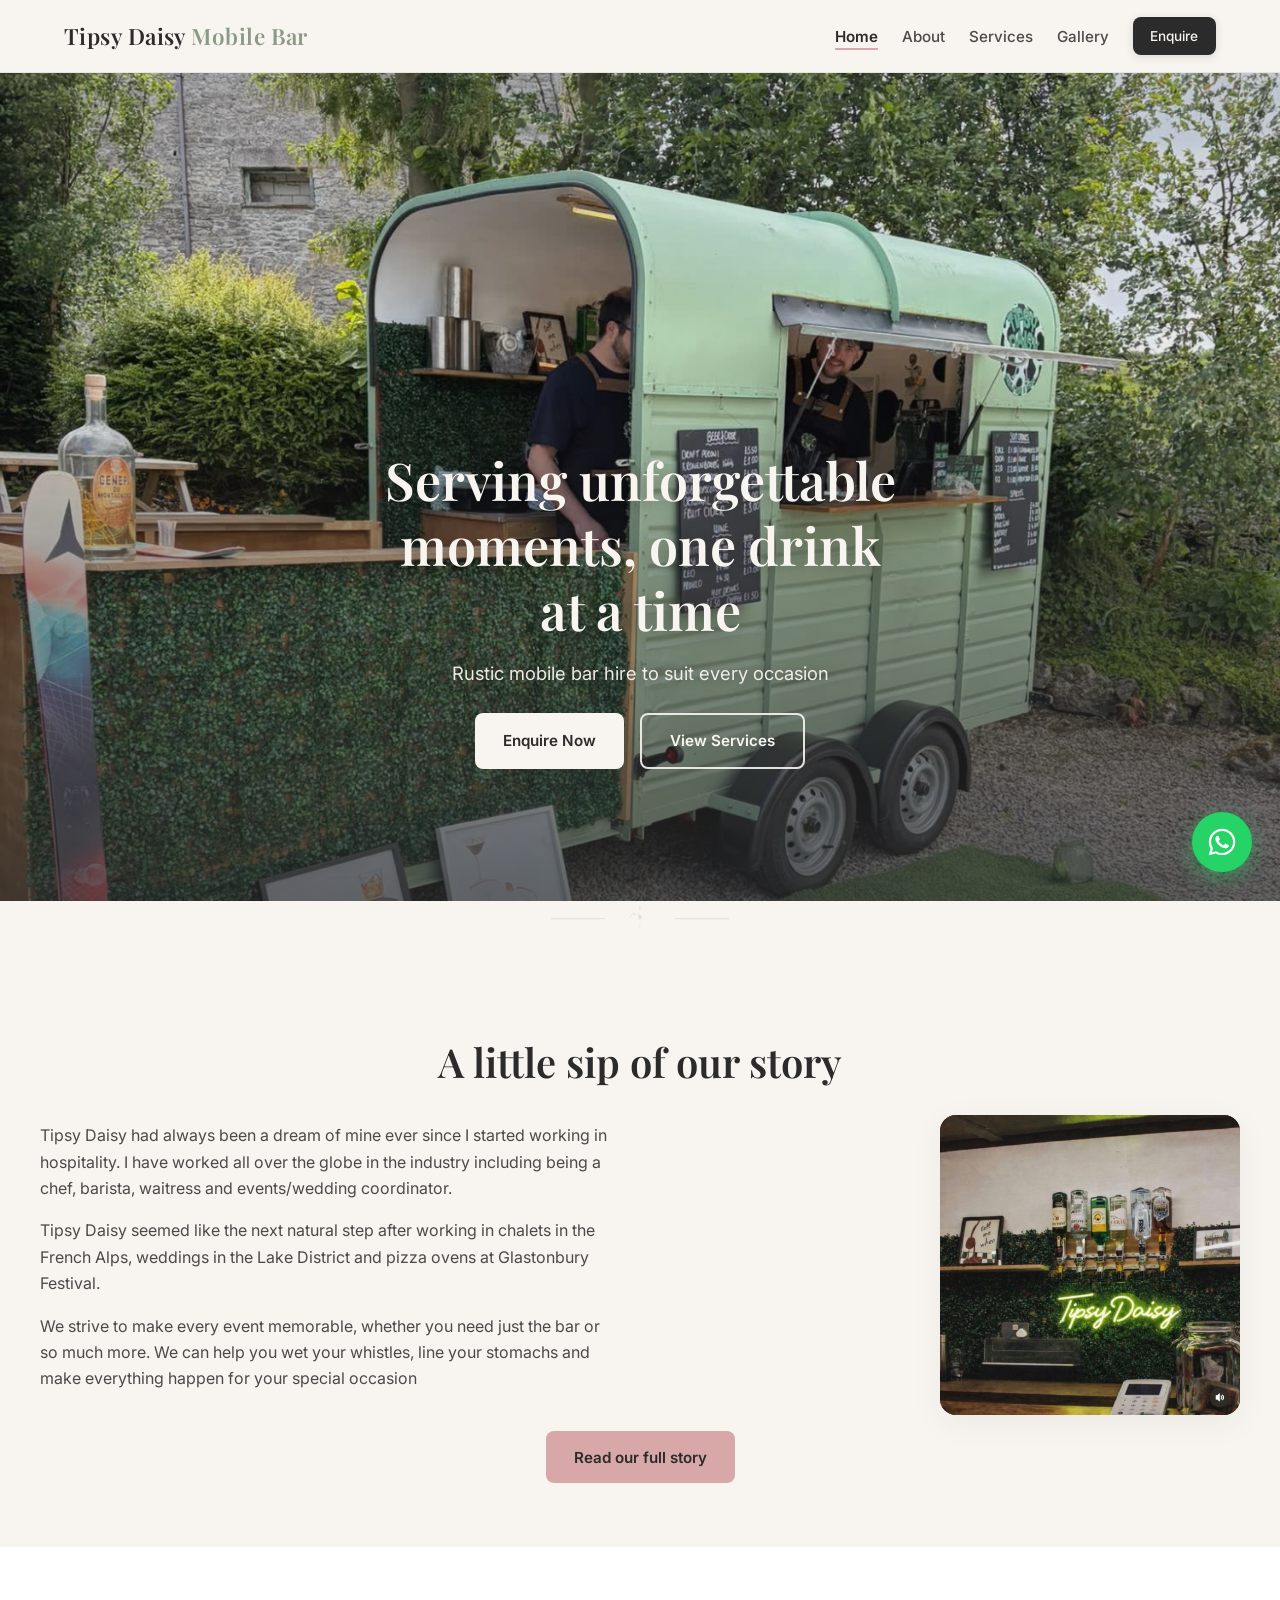
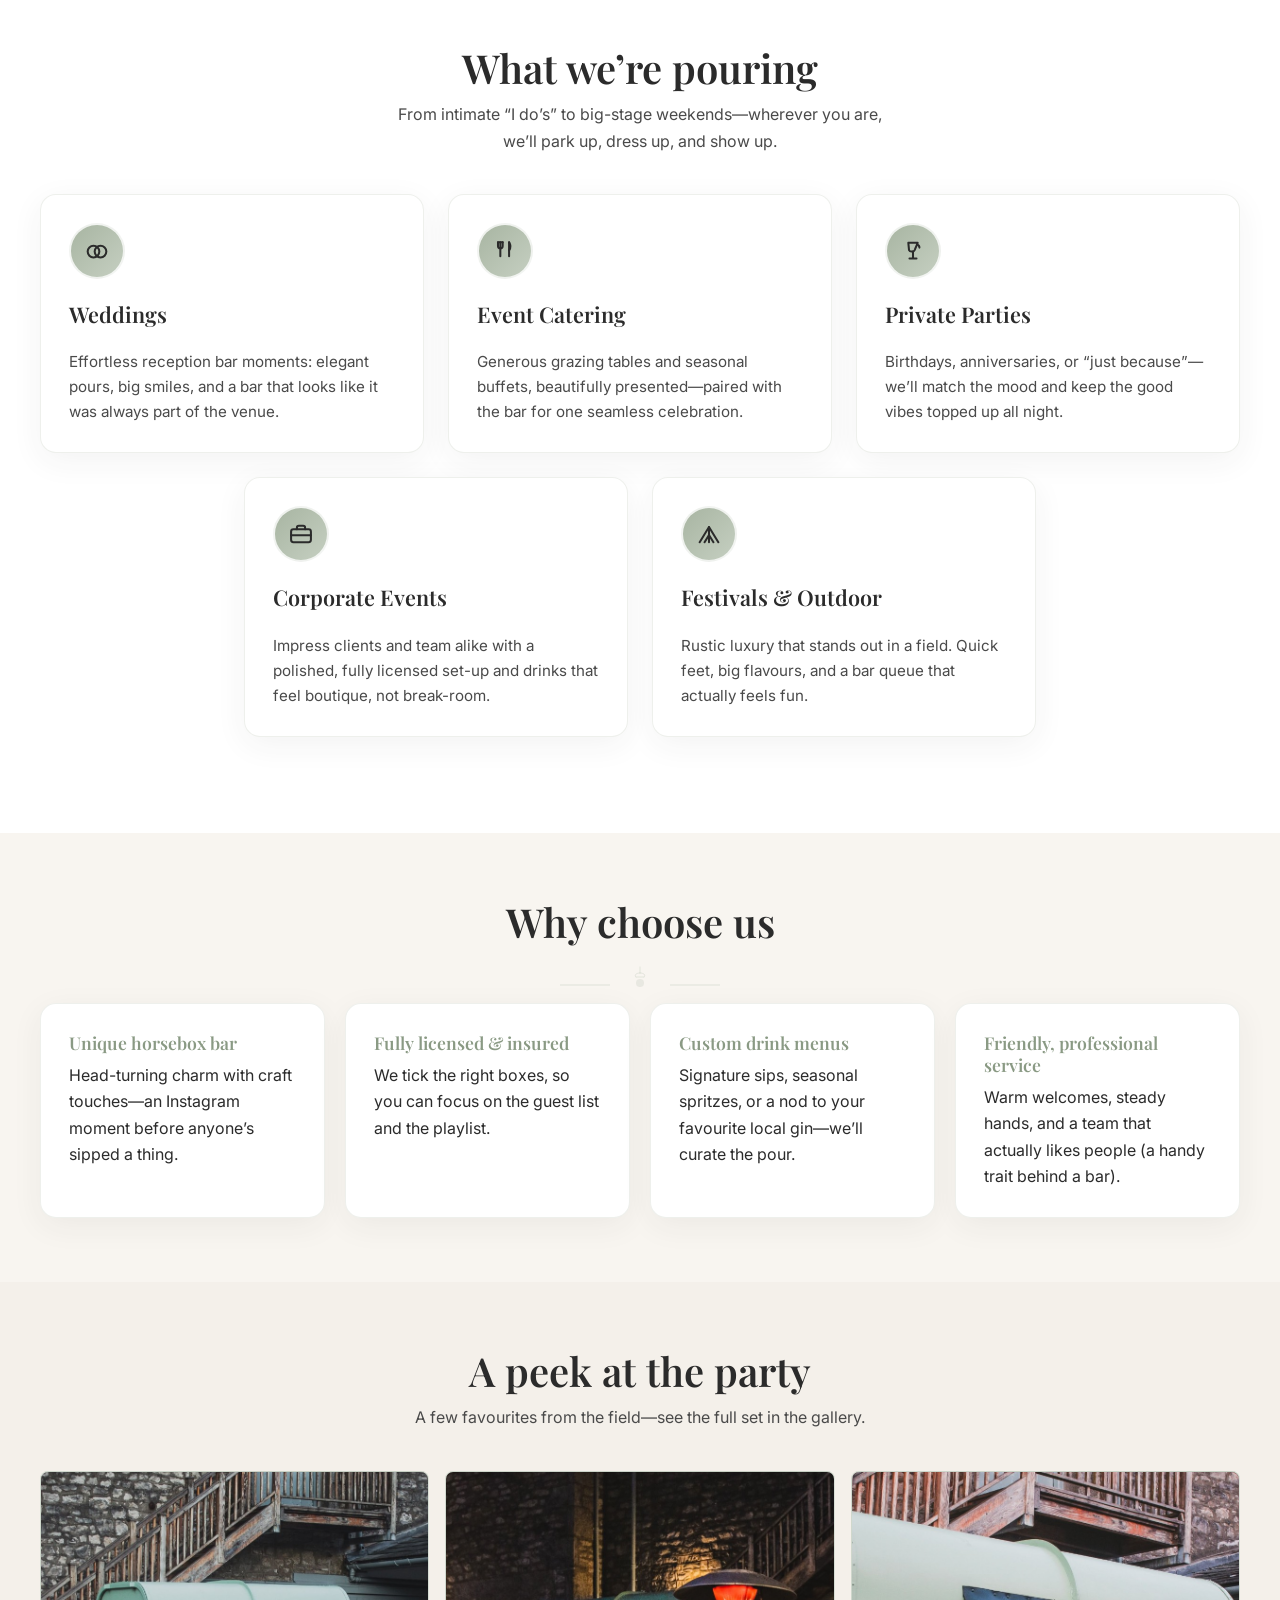
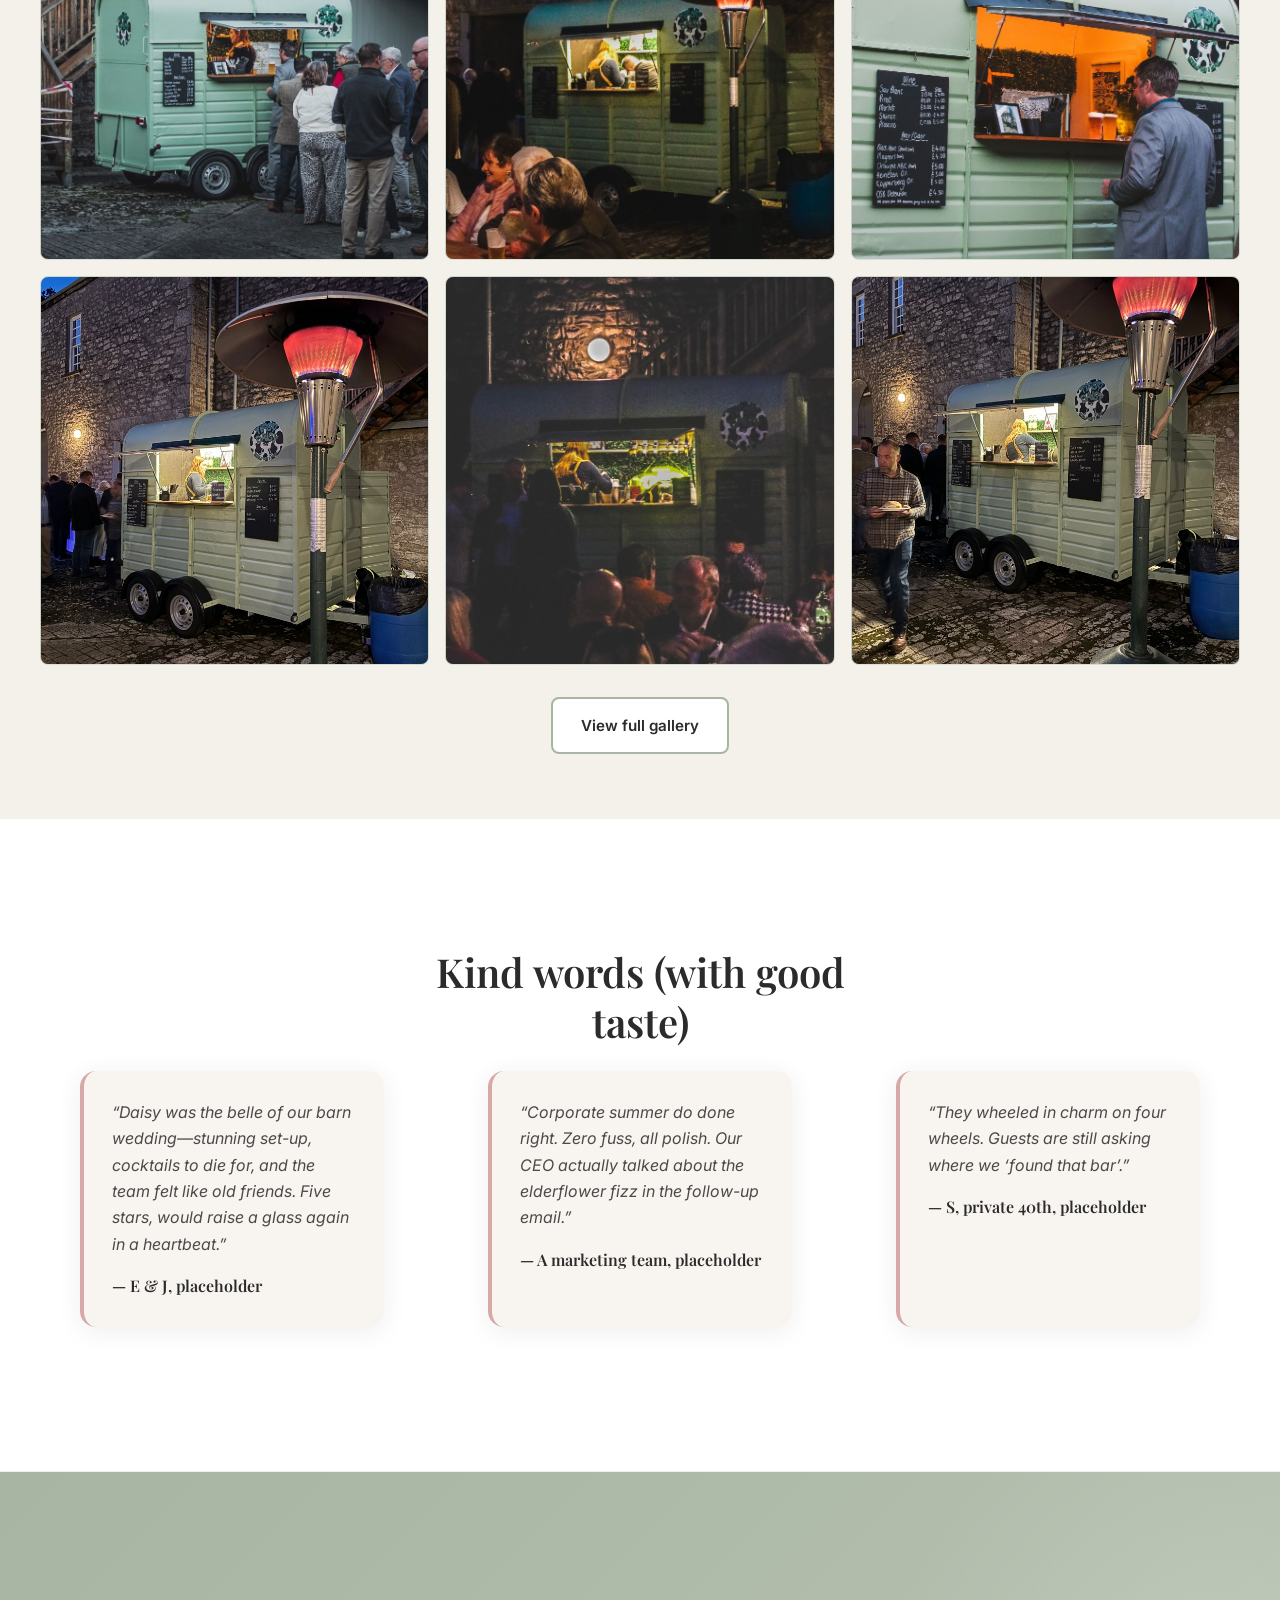
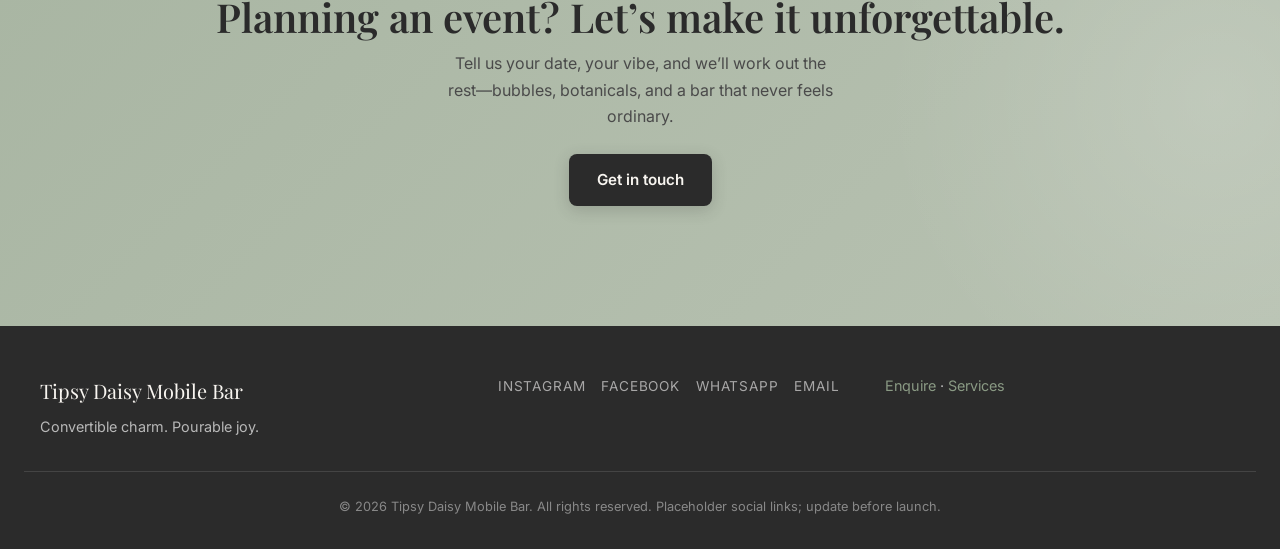
==== commit 643b9d13: "Make the pouring-section icons easier to recognise. Use clearer wedding rings and cutlery, and give " ====
--- a/index.html
+++ b/index.html
@@ -193,10 +193,9 @@
           <div class="cards-grid" role="list">
             <article class="service-card" role="listitem">
               <div class="service-icon" aria-hidden="true">
-                <svg viewBox="0 0 24 24" fill="none" stroke="currentColor" stroke-width="1.6" stroke-linecap="round" stroke-linejoin="round">
-                  <circle cx="9" cy="14.5" r="4" />
-                  <circle cx="15" cy="14.5" r="4" />
-                  <path d="M9 6.4l.55 1.05 1.15.15-.85.8.22 1.15L9 8.95l-1.07.6.22-1.15-.85-.8 1.15-.15L9 6.4z" />
+                <svg viewBox="0 0 24 24" fill="none" stroke="currentColor" stroke-width="1.75" stroke-linecap="round" stroke-linejoin="round">
+                  <circle cx="9" cy="12.5" r="5" />
+                  <circle cx="15" cy="12.5" r="5" />
                 </svg>
               </div>
               <h3>Weddings</h3>
@@ -205,11 +204,12 @@
             </article>
             <article class="service-card" role="listitem">
               <div class="service-icon" aria-hidden="true">
-                <svg viewBox="0 0 24 24" fill="none" stroke="currentColor" stroke-width="1.6" stroke-linecap="round" stroke-linejoin="round">
-                  <path d="M4 17.5h16" />
-                  <path d="M6.5 17.5a5.5 5.5 0 0 1 11 0" />
-                  <path d="M12 12V9.5" />
-                  <circle cx="12" cy="8.2" r="0.9" fill="currentColor" stroke="none" />
+                <svg viewBox="0 0 24 24" fill="none" stroke="currentColor" stroke-width="1.75" stroke-linecap="round" stroke-linejoin="round">
+                  <path d="M6 4.5v3.2a2 2 0 0 0 4 0V4.5" />
+                  <path d="M8 4.5v12" />
+                  <path d="M6 4.5h4" />
+                  <path d="M15.5 4.5c1.6 2.4 1.6 4.6 0 7" />
+                  <path d="M15.5 4.5V16.5" />
                 </svg>
               </div>
               <h3>Event Catering</h3>
@@ -218,7 +218,7 @@
             </article>
             <article class="service-card" role="listitem">
               <div class="service-icon" aria-hidden="true">
-                <svg viewBox="0 0 24 24" fill="none" stroke="currentColor" stroke-width="1.6" stroke-linecap="round" stroke-linejoin="round">
+                <svg viewBox="0 0 24 24" fill="none" stroke="currentColor" stroke-width="1.75" stroke-linecap="round" stroke-linejoin="round">
                   <path d="M8 5h8l-2.6 6.2a2.2 2.2 0 0 1-2 1.3h-.8a2.2 2.2 0 0 1-2-1.3L8 5z" />
                   <path d="M12 12.5V18" />
                   <path d="M9 18.5h6" />
@@ -231,7 +231,7 @@
             </article>
             <article class="service-card" role="listitem">
               <div class="service-icon" aria-hidden="true">
-                <svg viewBox="0 0 24 24" fill="none" stroke="currentColor" stroke-width="1.6" stroke-linecap="round" stroke-linejoin="round">
+                <svg viewBox="0 0 24 24" fill="none" stroke="currentColor" stroke-width="1.75" stroke-linecap="round" stroke-linejoin="round">
                   <rect x="3.5" y="8" width="17" height="11" rx="2" />
                   <path d="M8.5 8V6.6A1.6 1.6 0 0 1 10.1 5h3.8a1.6 1.6 0 0 1 1.6 1.6V8" />
                   <path d="M3.5 13h17" />
@@ -243,7 +243,7 @@
             </article>
             <article class="service-card" role="listitem">
               <div class="service-icon" aria-hidden="true">
-                <svg viewBox="0 0 24 24" fill="none" stroke="currentColor" stroke-width="1.6" stroke-linecap="round" stroke-linejoin="round">
+                <svg viewBox="0 0 24 24" fill="none" stroke="currentColor" stroke-width="1.75" stroke-linecap="round" stroke-linejoin="round">
                   <path d="M4 19l8-13 8 13" />
                   <path d="M12 6v13" />
                   <path d="M8.2 19l3.8-6.2L15.8 19" />
--- a/css/styles.css
+++ b/css/styles.css
@@ -662,8 +662,8 @@
 }
 
 .service-icon svg {
-  width: 26px;
-  height: 26px;
+  width: 28px;
+  height: 28px;
   display: block;
 }
 
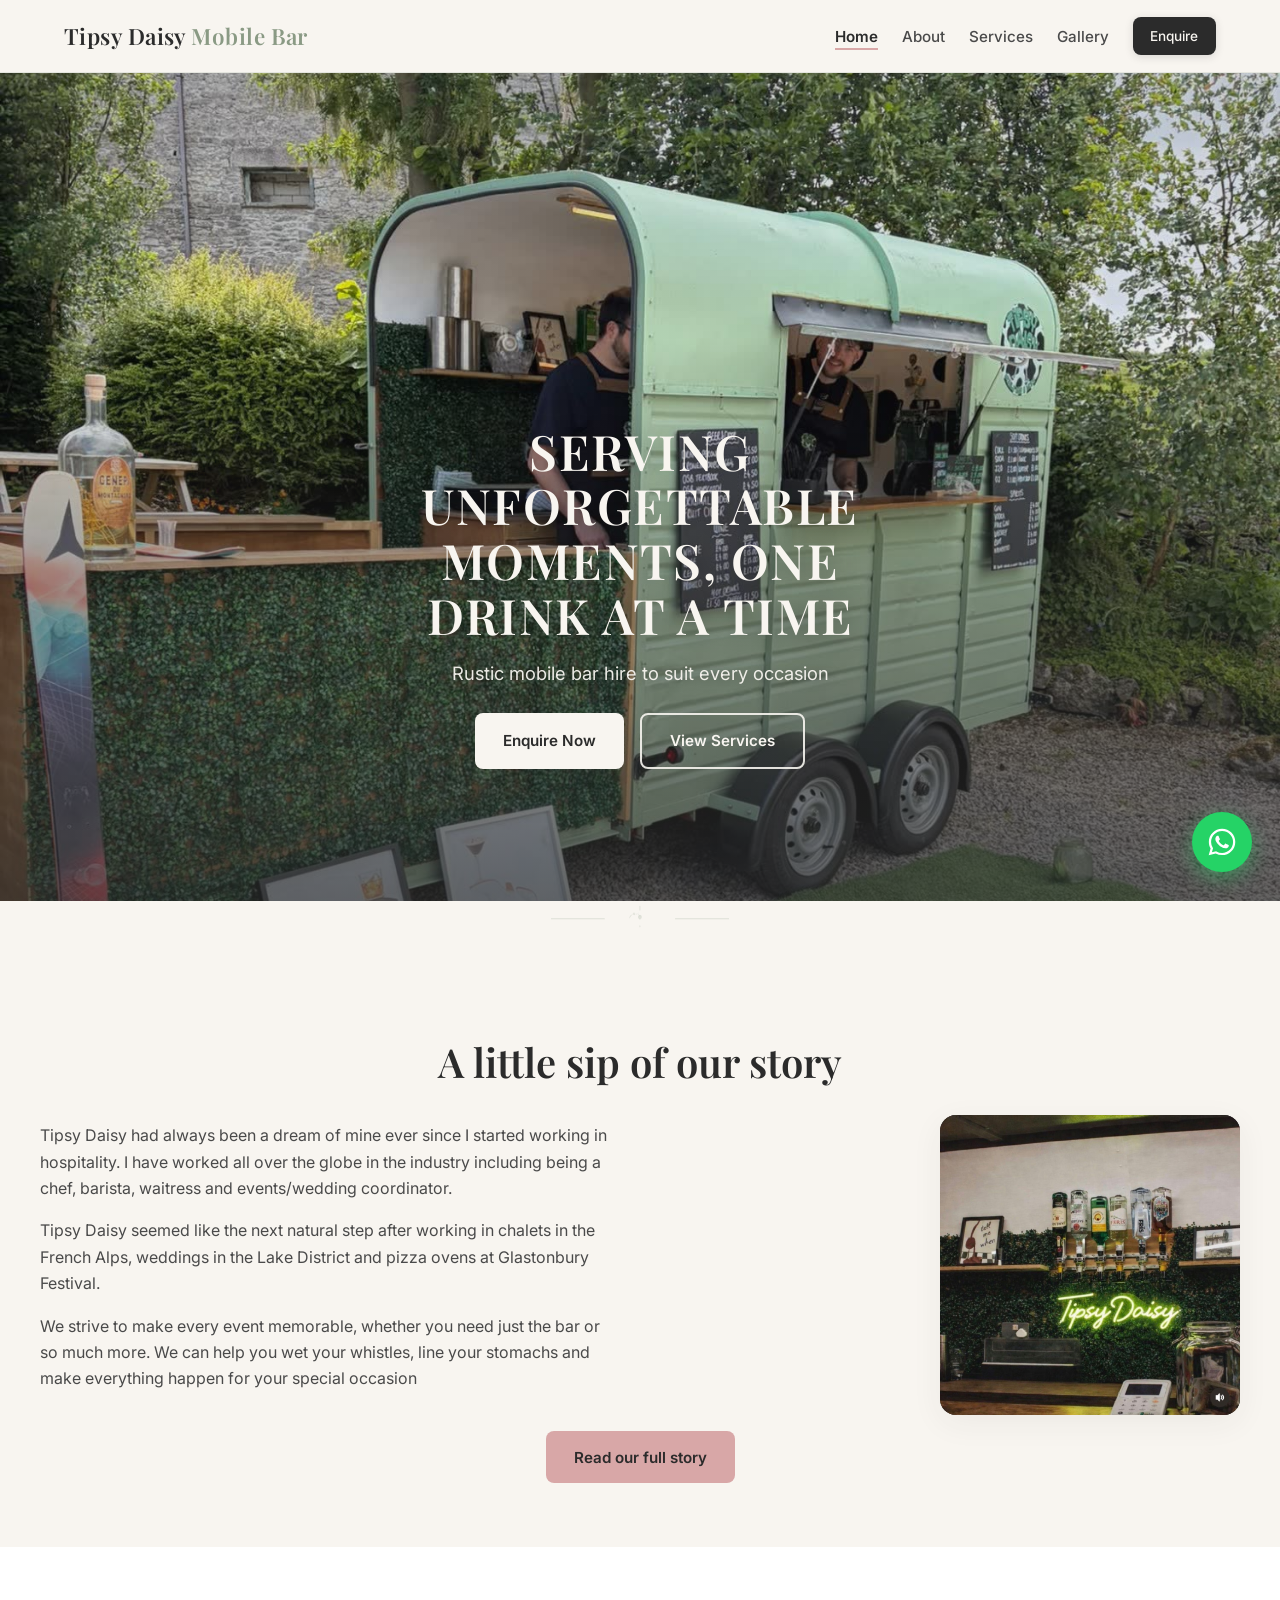
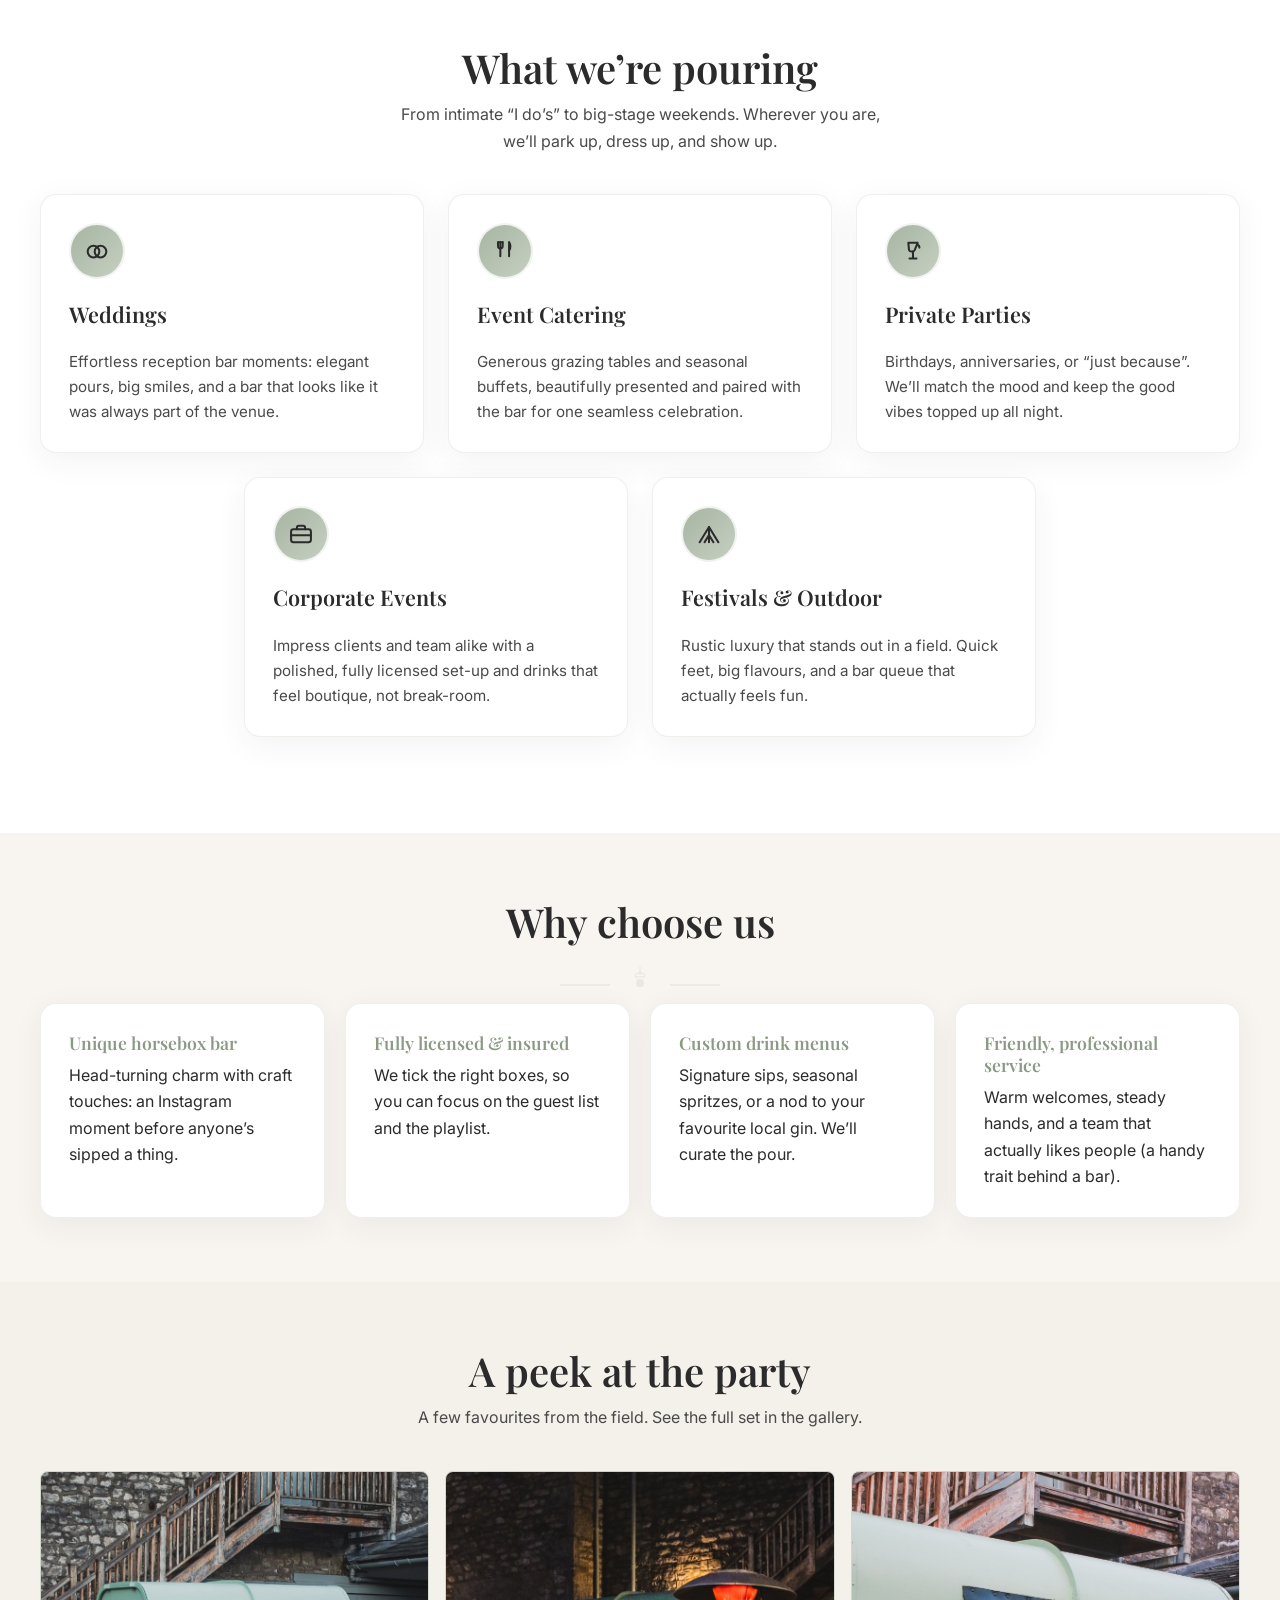
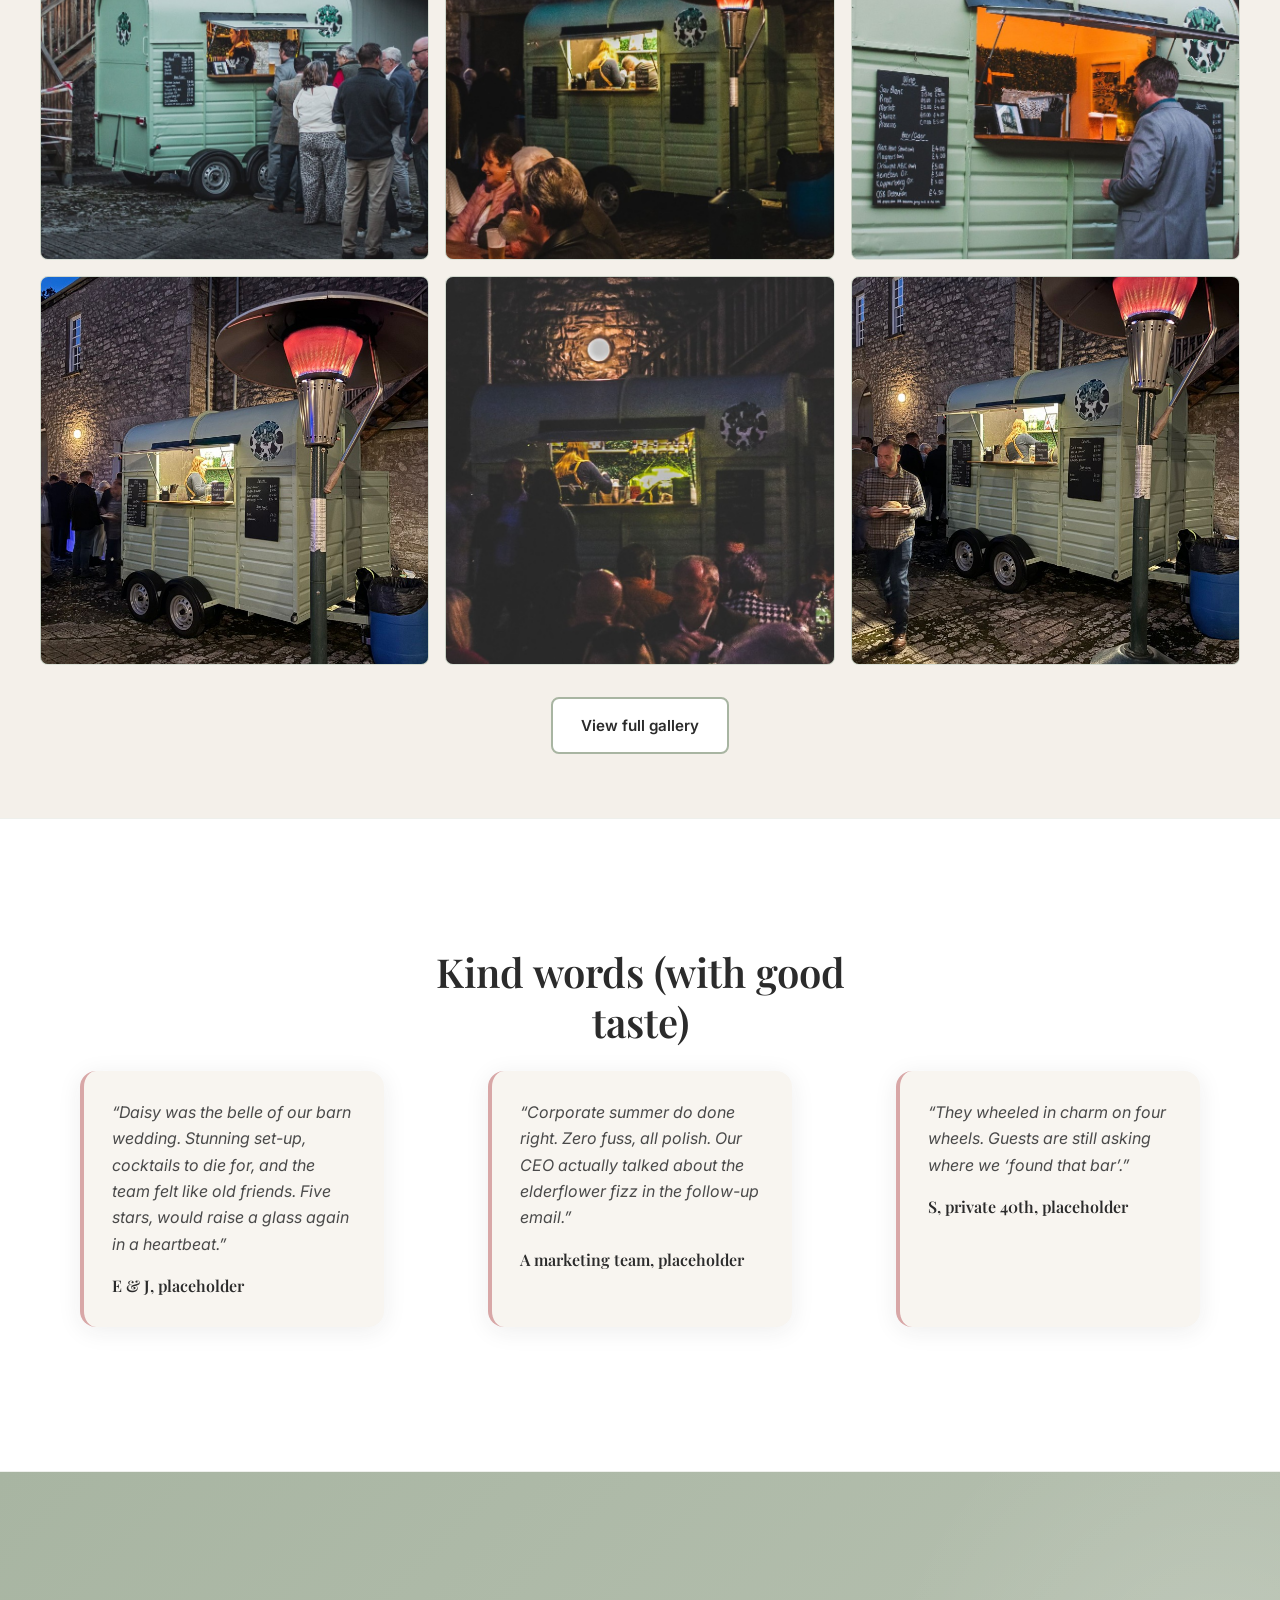
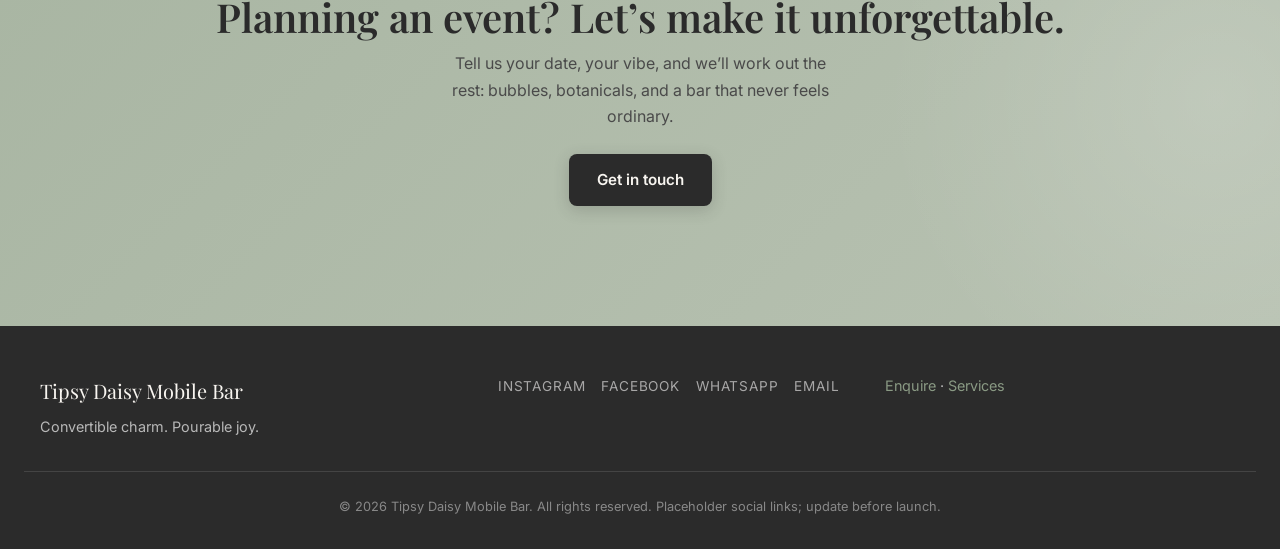
==== commit 491fb001: "Set the homepage heading in capitals and remove em dashes. Scale the hero title so the capitals fit " ====
--- a/index.html
+++ b/index.html
@@ -5,7 +5,7 @@
     <meta name="viewport" content="width=device-width, initial-scale=1" />
     <meta
       name="description"
-      content="Tipsy Daisy Mobile Bar — luxury horsebox bar hire for weddings, parties, corporate events and festivals across the UK."
+      content="Tipsy Daisy Mobile Bar: luxury horsebox bar hire for weddings, parties, corporate events and festivals across the UK."
     />
     <title>Tipsy Daisy Mobile Bar | Luxury Mobile Bar Hire</title>
     <link rel="canonical" href="https://nyelemma.github.io/Tipsy-Daisy/" />
@@ -187,7 +187,7 @@
         <div class="section-inner" style="padding-top: 2rem; padding-bottom: 2rem">
           <h2 id="services-title" class="section-title">What we’re pouring</h2>
           <p class="section-intro">
-            From intimate “I do’s” to big-stage weekends—wherever you are, we’ll park up, dress up, and
+            From intimate “I do’s” to big-stage weekends. Wherever you are, we’ll park up, dress up, and
             show up.
           </p>
           <div class="cards-grid" role="list">
@@ -213,7 +213,7 @@
                 </svg>
               </div>
               <h3>Event Catering</h3>
-              <p>Generous grazing tables and seasonal buffets, beautifully presented—paired with the bar
+              <p>Generous grazing tables and seasonal buffets, beautifully presented and paired with the bar
                 for one seamless celebration.</p>
             </article>
             <article class="service-card" role="listitem">
@@ -226,7 +226,7 @@
                 </svg>
               </div>
               <h3>Private Parties</h3>
-              <p>Birthdays, anniversaries, or “just because”—we’ll match the mood and keep the good vibes
+              <p>Birthdays, anniversaries, or “just because”. We’ll match the mood and keep the good vibes
                 topped up all night.</p>
             </article>
             <article class="service-card" role="listitem">
@@ -285,7 +285,7 @@
           <div class="why-grid">
             <div class="feature-card">
               <h4>Unique horsebox bar</h4>
-              <p>Head-turning charm with craft touches—an Instagram moment before anyone’s sipped a thing.</p>
+              <p>Head-turning charm with craft touches: an Instagram moment before anyone’s sipped a thing.</p>
             </div>
             <div class="feature-card">
               <h4>Fully licensed &amp; insured</h4>
@@ -293,7 +293,7 @@
             </div>
             <div class="feature-card">
               <h4>Custom drink menus</h4>
-              <p>Signature sips, seasonal spritzes, or a nod to your favourite local gin—we’ll curate
+              <p>Signature sips, seasonal spritzes, or a nod to your favourite local gin. We’ll curate
                 the pour.</p>
             </div>
             <div class="feature-card">
@@ -308,7 +308,7 @@
       <section class="section-gallery" aria-labelledby="gallery-preview-title" style="background: #f4f0ea">
         <div class="section-inner">
           <h2 id="gallery-preview-title" class="section-title">A peek at the party</h2>
-          <p class="section-intro">A few favourites from the field—see the full set in the gallery.</p>
+          <p class="section-intro">A few favourites from the field. See the full set in the gallery.</p>
           <div class="gallery-preview">
             <div class="gallery-tile gallery-tile--photo">
               <img
@@ -382,18 +382,18 @@
           <h2 id="testimonial-title" class="section-title">Kind words (with good taste)</h2>
           <div class="testimonial-grid">
             <blockquote class="testimonial-card">
-              “Daisy was the belle of our barn wedding—stunning set-up, cocktails to die for, and the
+              “Daisy was the belle of our barn wedding. Stunning set-up, cocktails to die for, and the
               team felt like old friends. Five stars, would raise a glass again in a heartbeat.”
-              <cite>— E &amp; J, placeholder</cite>
+              <cite>E &amp; J, placeholder</cite>
             </blockquote>
             <blockquote class="testimonial-card">
               “Corporate summer do done right. Zero fuss, all polish. Our CEO actually talked about
               the elderflower fizz in the follow-up email.”
-              <cite>— A marketing team, placeholder</cite>
+              <cite>A marketing team, placeholder</cite>
             </blockquote>
             <blockquote class="testimonial-card">
               “They wheeled in charm on four wheels. Guests are still asking where we ‘found that bar’.”
-              <cite>— S, private 40th, placeholder</cite>
+              <cite>S, private 40th, placeholder</cite>
             </blockquote>
           </div>
         </div>
@@ -402,7 +402,7 @@
       <section class="cta-band" aria-labelledby="cta-title">
         <div class="section-inner" style="padding-top: 3.5rem; padding-bottom: 3.5rem">
           <h2 id="cta-title">Planning an event? Let’s make it unforgettable.</h2>
-          <p>Tell us your date, your vibe, and we’ll work out the rest—bubbles, botanicals, and a bar that
+          <p>Tell us your date, your vibe, and we’ll work out the rest: bubbles, botanicals, and a bar that
             never feels ordinary.</p>
           <a class="btn btn-primary" href="contact.html">Get in touch</a>
         </div>
--- a/css/styles.css
+++ b/css/styles.css
@@ -1,4 +1,4 @@
-/* Tipsy Daisy Mobile Bar — main stylesheet */
+/* Tipsy Daisy Mobile Bar: main stylesheet */
 
 :root {
   --cream: #F8F5F0;
@@ -449,9 +449,26 @@
 
 .hero--photo h1 {
   color: var(--cream);
-  max-width: 16ch;
+  max-width: 18em;
   margin-inline: auto;
+  text-transform: uppercase;
+  letter-spacing: 0.03em;
+  line-height: 1.12;
+  text-wrap: balance;
+  font-size: clamp(1.35rem, 6.4vw, 3.05rem);
   text-shadow: 0 2px 24px rgba(0, 0, 0, 0.35);
+}
+
+@media (max-width: 480px) {
+  .hero--photo .hero-inner {
+    padding-top: 4.5rem;
+    padding-bottom: 2.75rem;
+  }
+
+  .hero--photo h1 {
+    max-width: 100%;
+    letter-spacing: 0.02em;
+  }
 }
 
 .hero--photo .lead {
@@ -768,7 +785,7 @@
   object-position: center;
 }
 
-/* Full gallery page — same cell size, same gaps */
+/* Full gallery page: same cell size, same gaps */
 .gallery-page-grid {
   display: grid;
   grid-template-columns: repeat(2, minmax(0, 1fr));
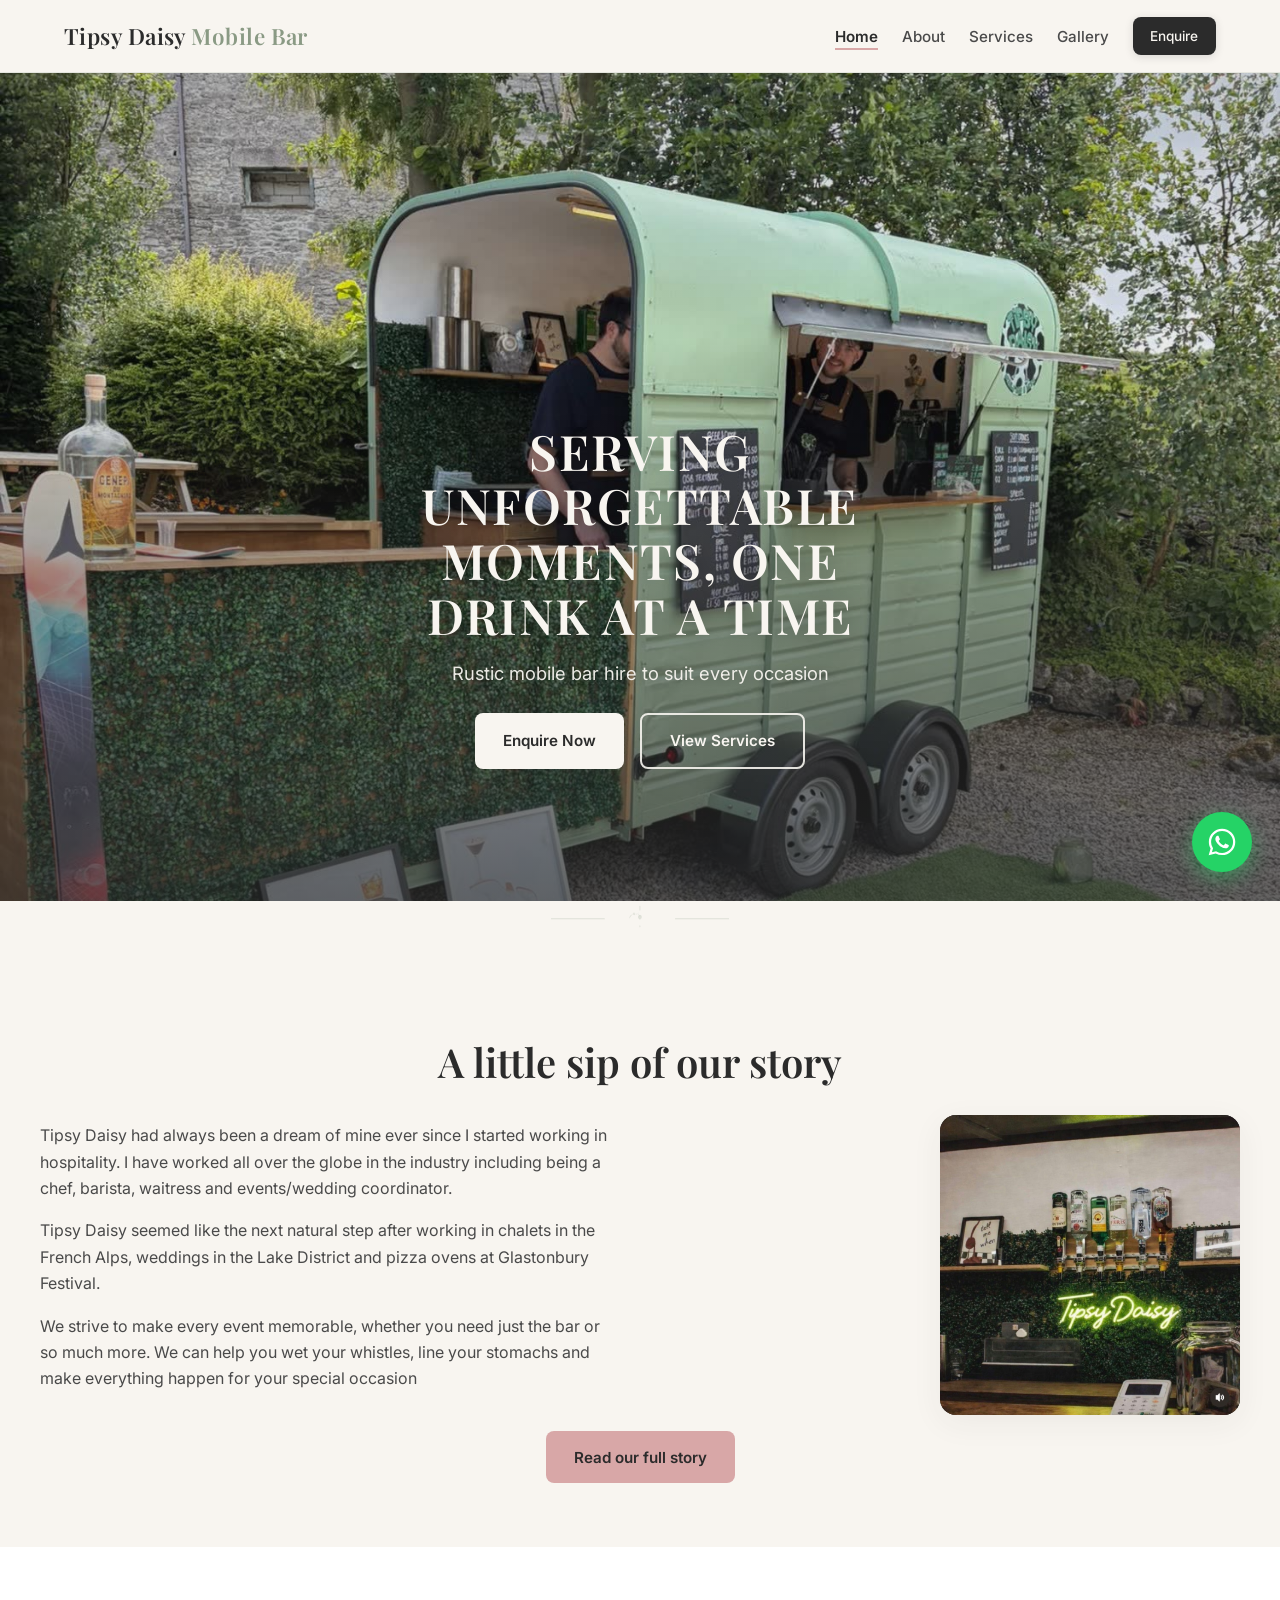
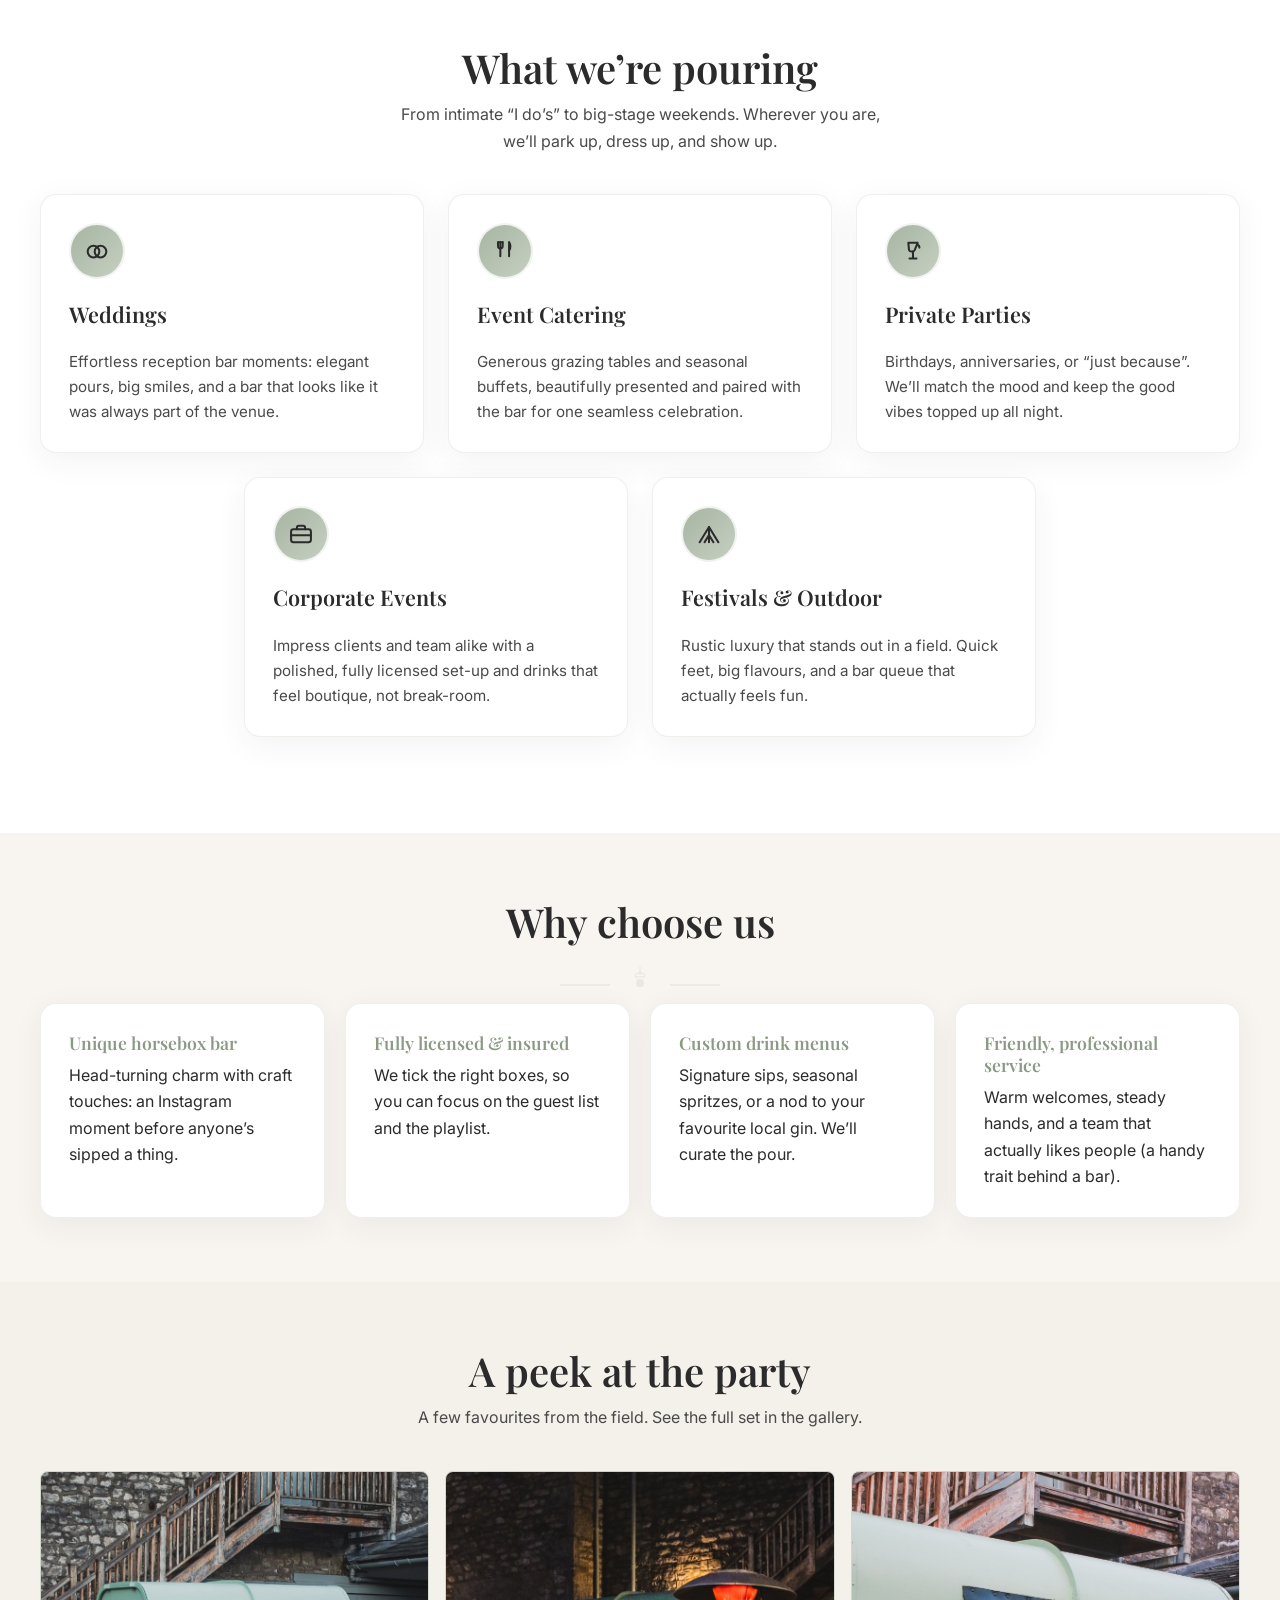
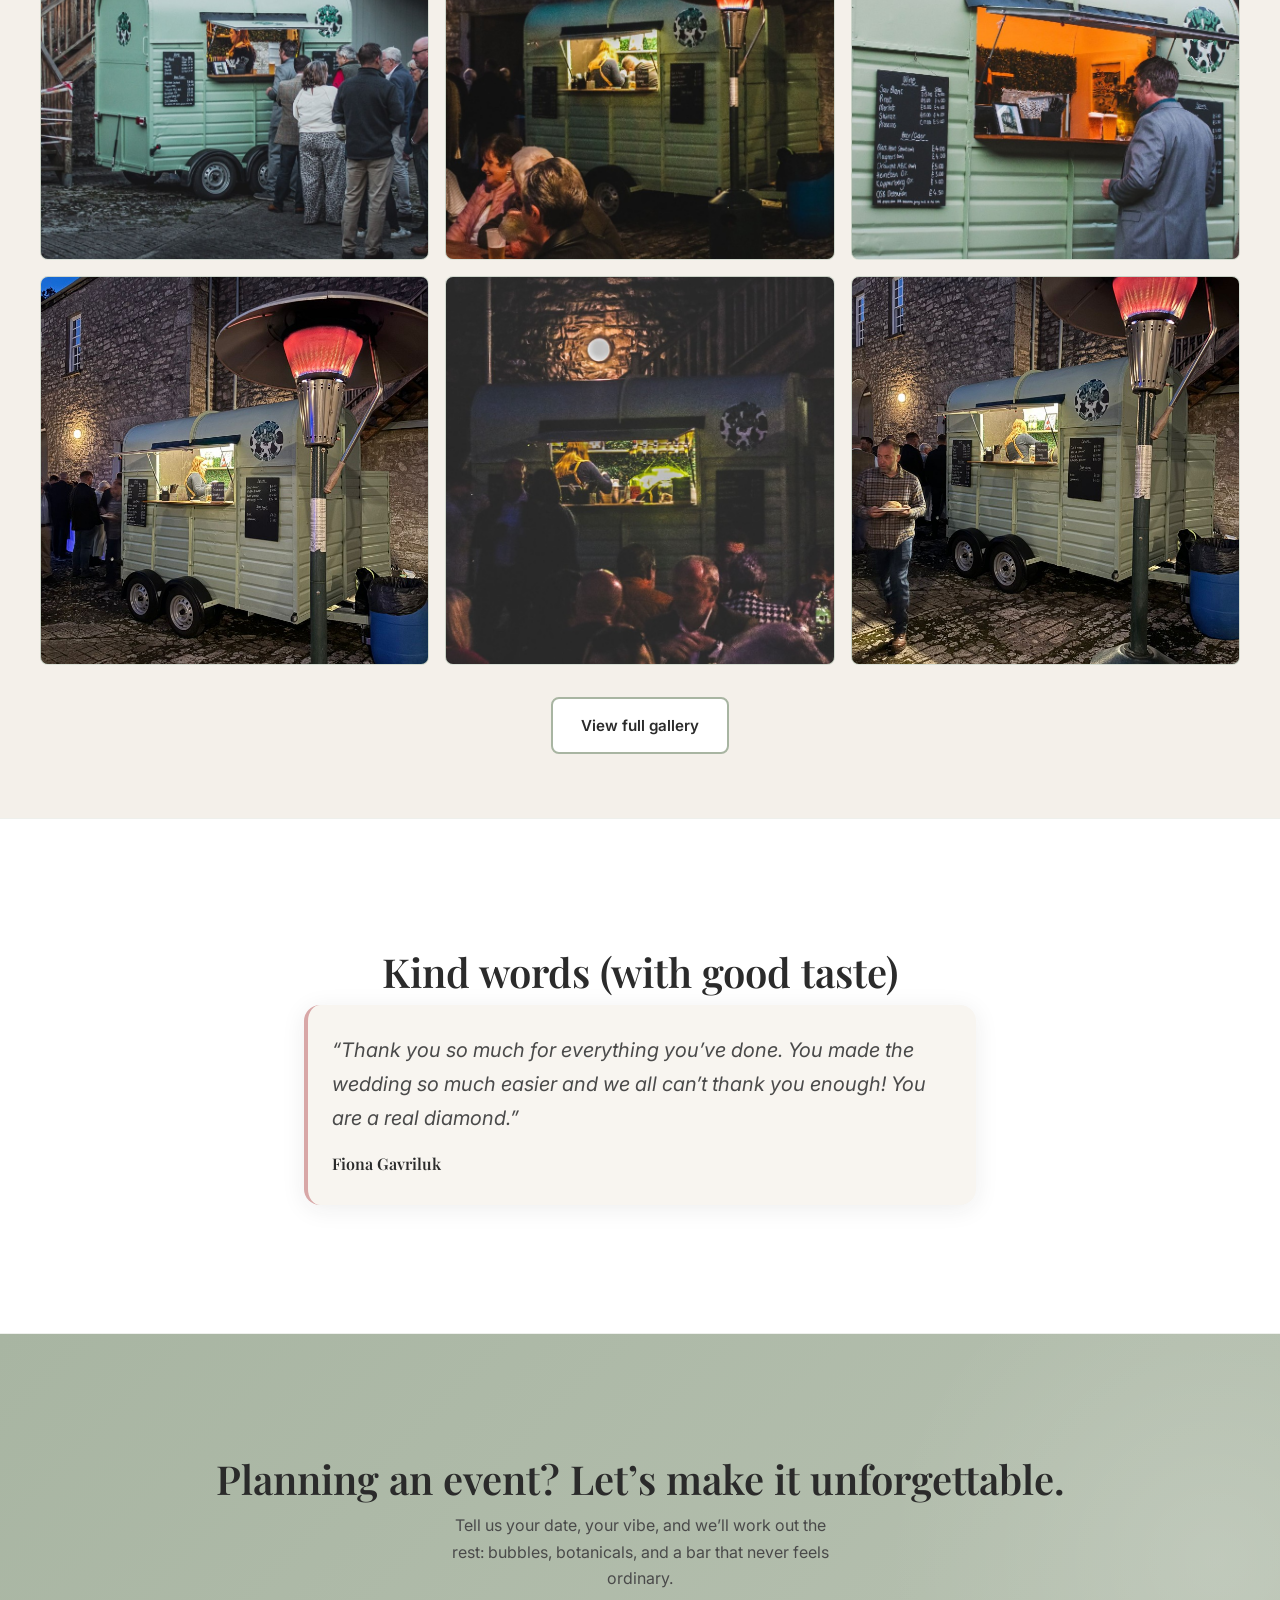
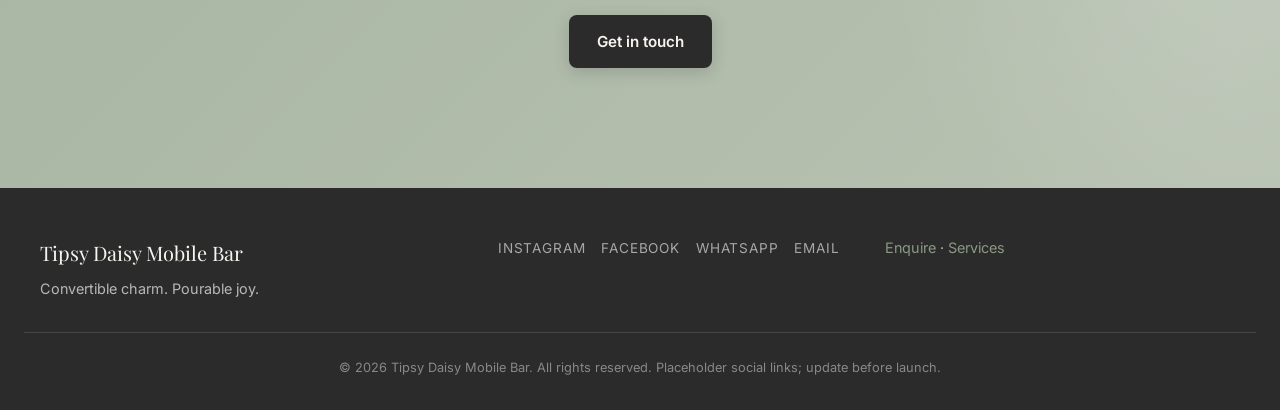
==== commit 74272db5: "Replace the placeholder testimonials with Fiona Gavriluk’s review. Centre the single quote so it sta" ====
--- a/index.html
+++ b/index.html
@@ -382,18 +382,11 @@
           <h2 id="testimonial-title" class="section-title">Kind words (with good taste)</h2>
           <div class="testimonial-grid">
             <blockquote class="testimonial-card">
-              “Daisy was the belle of our barn wedding. Stunning set-up, cocktails to die for, and the
-              team felt like old friends. Five stars, would raise a glass again in a heartbeat.”
-              <cite>E &amp; J, placeholder</cite>
-            </blockquote>
-            <blockquote class="testimonial-card">
-              “Corporate summer do done right. Zero fuss, all polish. Our CEO actually talked about
-              the elderflower fizz in the follow-up email.”
-              <cite>A marketing team, placeholder</cite>
-            </blockquote>
-            <blockquote class="testimonial-card">
-              “They wheeled in charm on four wheels. Guests are still asking where we ‘found that bar’.”
-              <cite>S, private 40th, placeholder</cite>
+              <p>
+                “Thank you so much for everything you’ve done. You made the wedding so much easier and we
+                all can’t thank you enough! You are a real diamond.”
+              </p>
+              <cite>Fiona Gavriluk</cite>
             </blockquote>
           </div>
         </div>
--- a/css/styles.css
+++ b/css/styles.css
@@ -925,27 +925,51 @@
   border-bottom: 1px solid rgba(168, 181, 162, 0.2);
 }
 
+.testimonials .section-title {
+  max-width: 16em;
+  text-wrap: balance;
+}
+
 .testimonial-grid {
   display: grid;
   gap: 1.5rem;
   grid-template-columns: 1fr;
+  justify-content: center;
 }
 
 @media (min-width: 768px) {
   .testimonial-grid {
     grid-template-columns: repeat(3, 1fr);
   }
+
+  .testimonial-grid:has(> :only-child) {
+    grid-template-columns: minmax(0, 42rem);
+  }
 }
 
 .testimonial-card {
+  margin: 0;
   background: var(--cream);
-  padding: 1.75rem;
+  padding: 1.75rem 1.5rem;
   border-radius: var(--radius-lg);
   border-left: 4px solid var(--rose);
   box-shadow: var(--shadow-soft);
   font-style: italic;
   color: var(--charcoal-muted);
   transition: transform var(--transition);
+}
+
+.testimonial-card p {
+  margin: 0;
+  font-size: clamp(1.05rem, 2.4vw, 1.25rem);
+  line-height: 1.7;
+  text-wrap: pretty;
+}
+
+@media (max-width: 480px) {
+  .testimonial-card {
+    padding: 1.35rem 1.15rem;
+  }
 }
 
 .testimonial-card:hover {
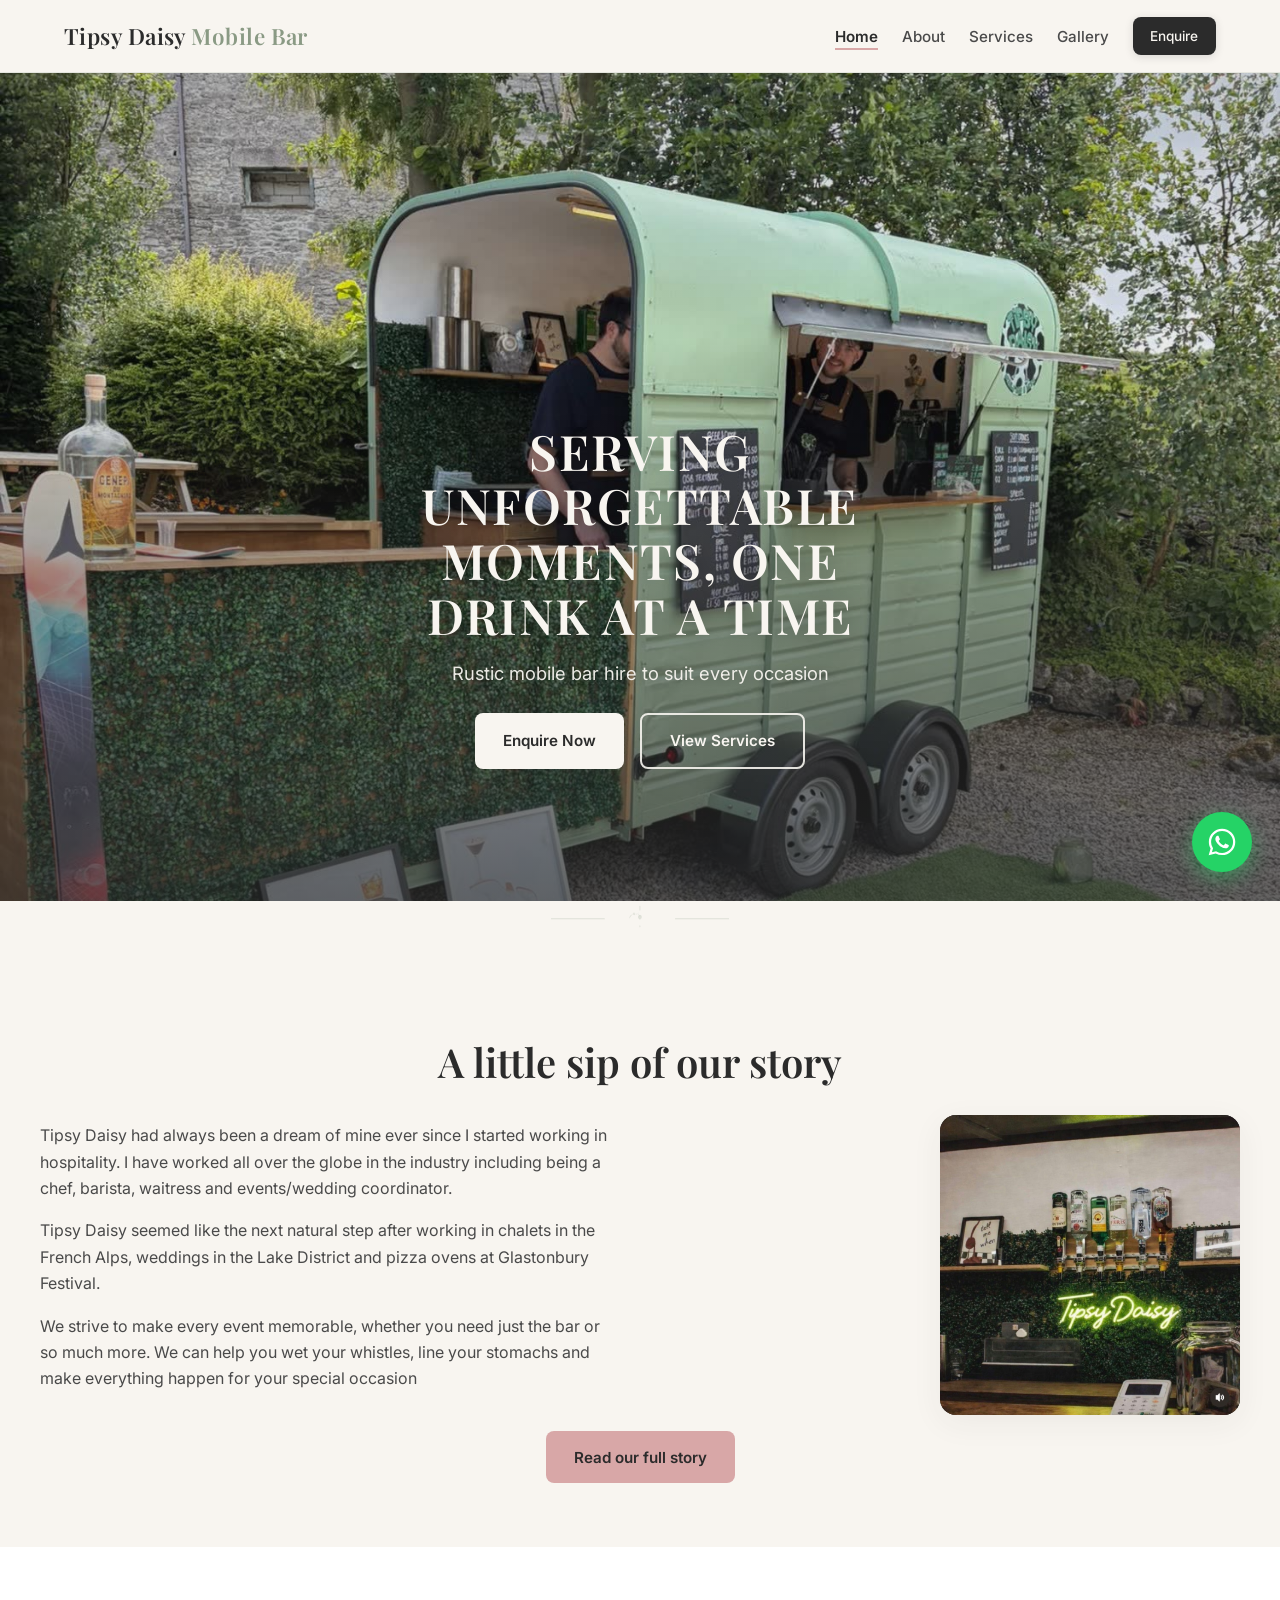
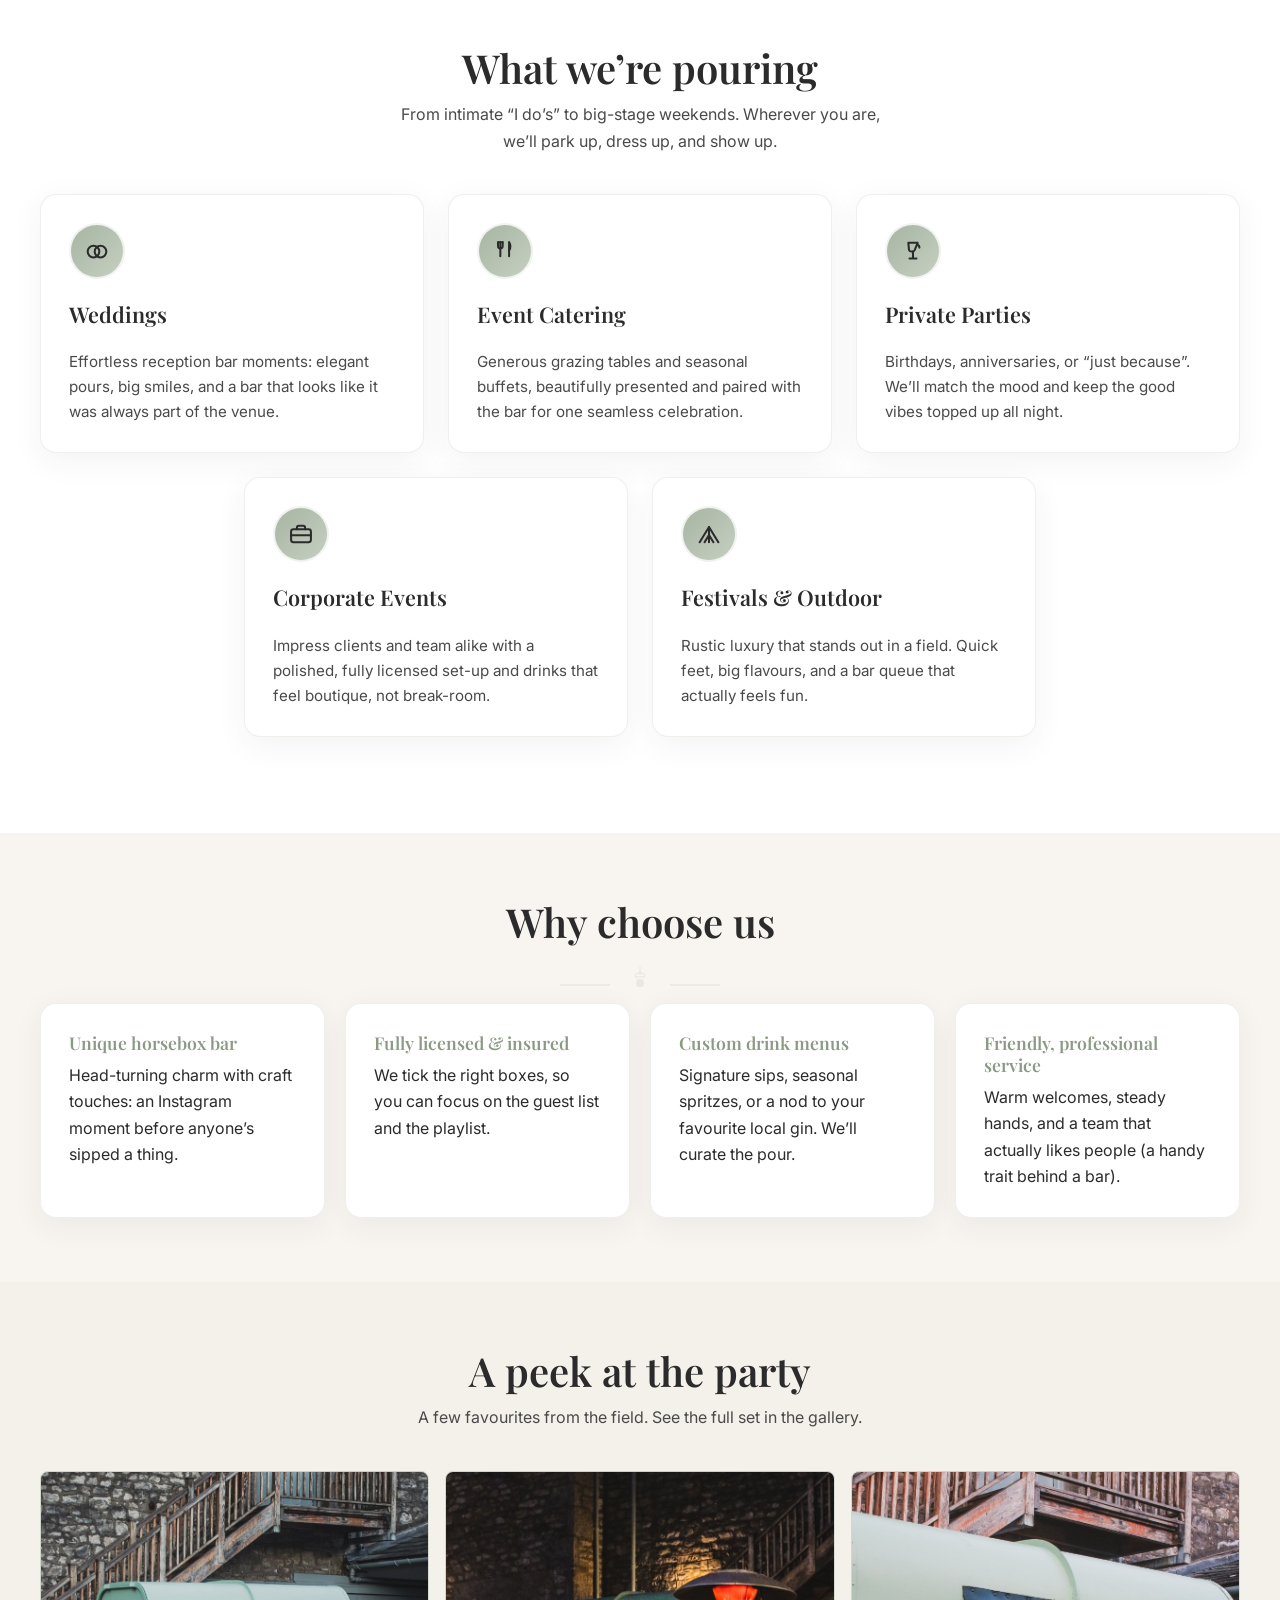
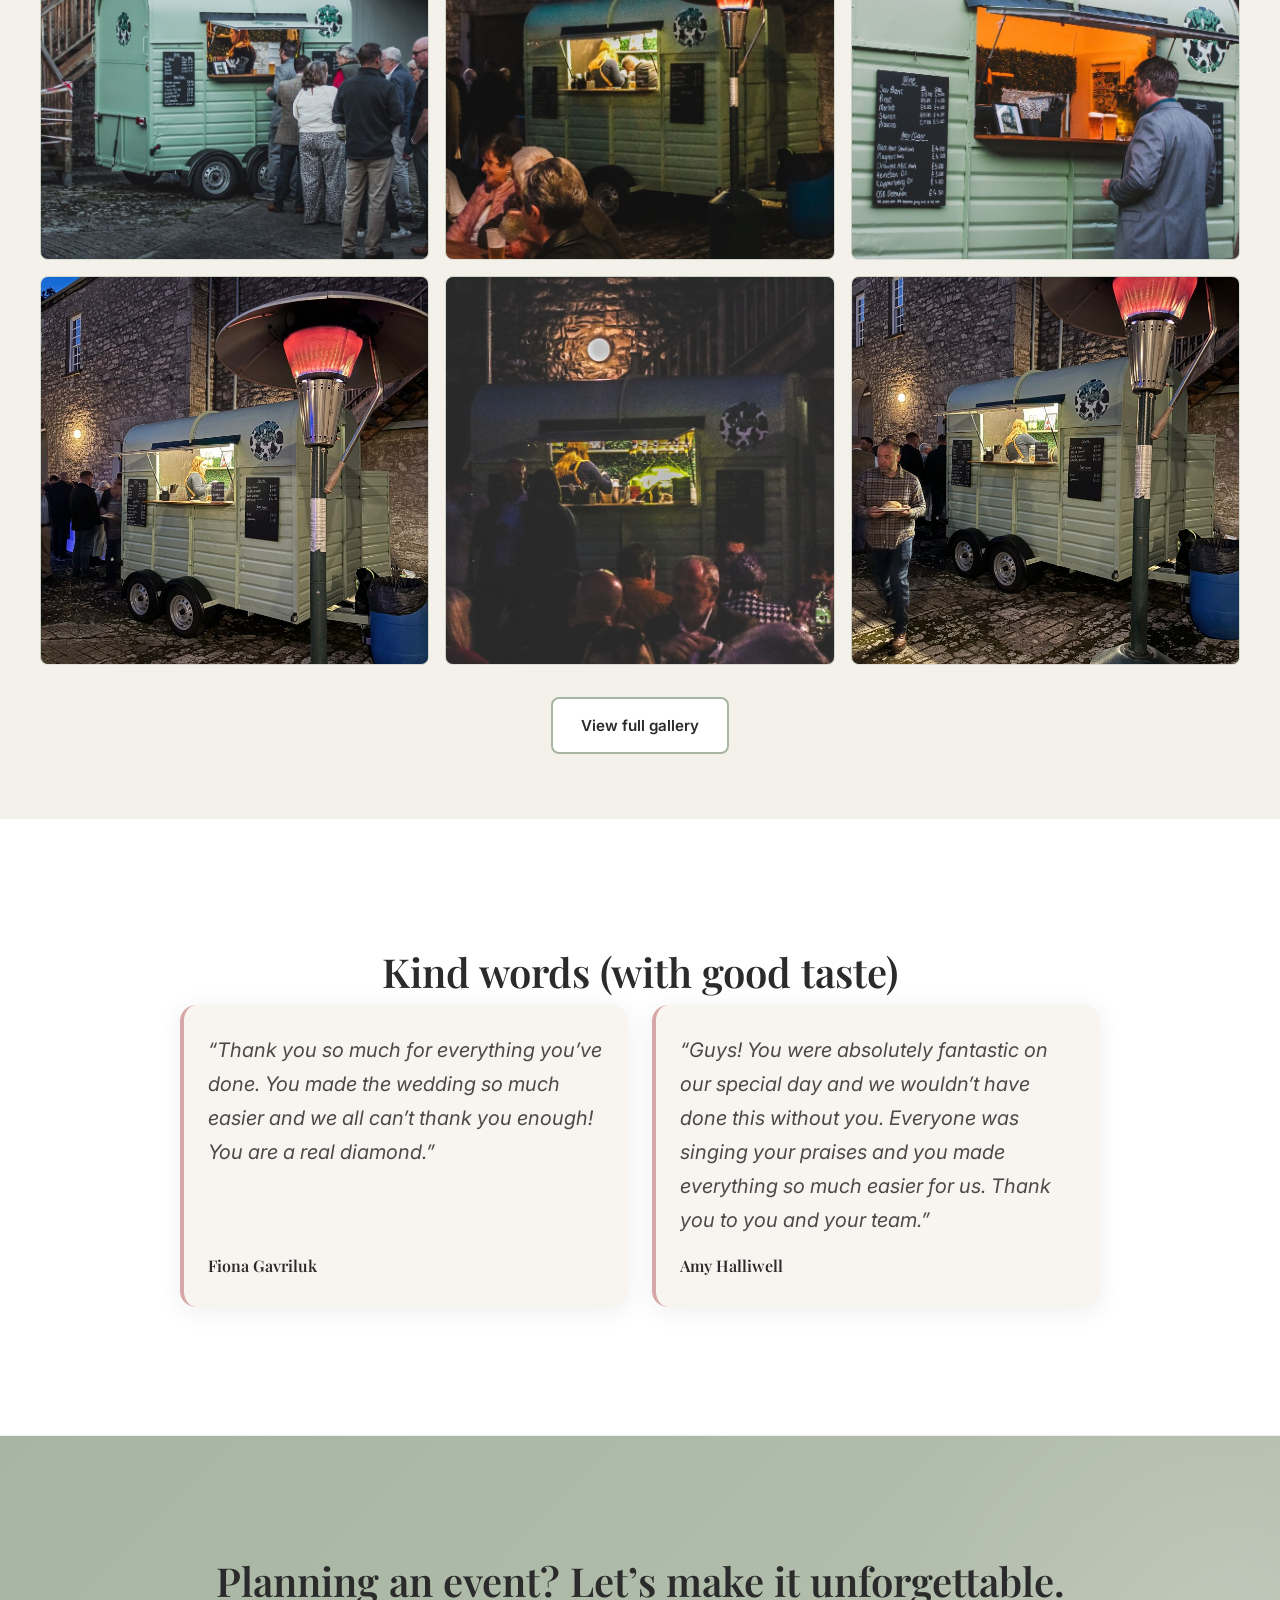
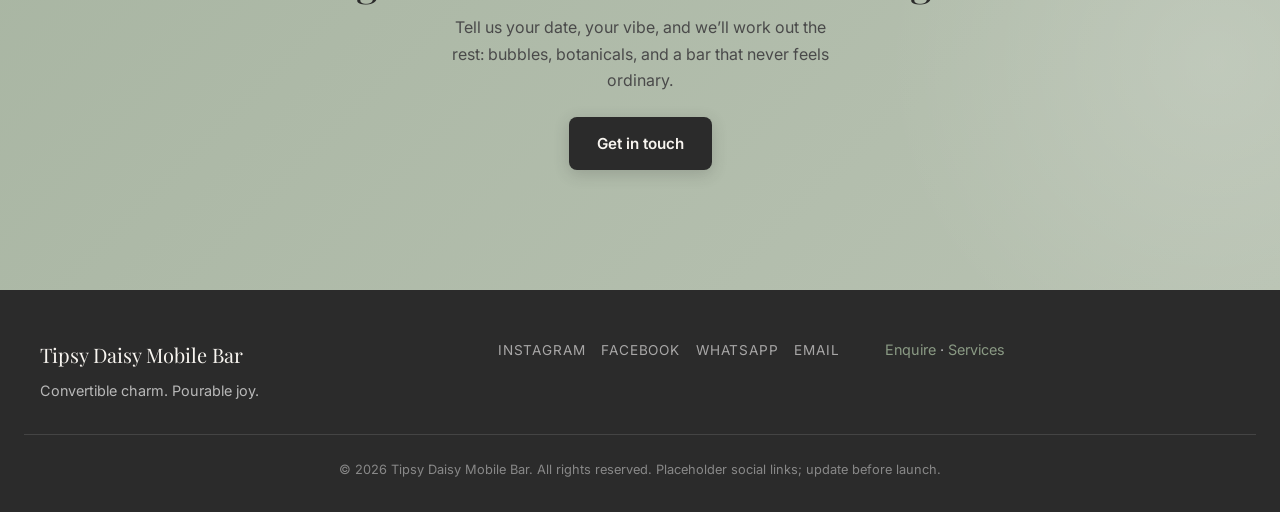
==== commit 4f1b92f1: "Add Amy Halliwell’s review beside Fiona’s. Show the two quotes side by side on wider screens and sta" ====
--- a/index.html
+++ b/index.html
@@ -388,6 +388,14 @@
               </p>
               <cite>Fiona Gavriluk</cite>
             </blockquote>
+            <blockquote class="testimonial-card">
+              <p>
+                “Guys! You were absolutely fantastic on our special day and we wouldn’t have done this
+                without you. Everyone was singing your praises and you made everything so much easier for
+                us. Thank you to you and your team.”
+              </p>
+              <cite>Amy Halliwell</cite>
+            </blockquote>
           </div>
         </div>
       </section>
--- a/css/styles.css
+++ b/css/styles.css
@@ -939,15 +939,21 @@
 
 @media (min-width: 768px) {
   .testimonial-grid {
-    grid-template-columns: repeat(3, 1fr);
+    grid-template-columns: repeat(3, minmax(0, 24rem));
   }
 
   .testimonial-grid:has(> :only-child) {
     grid-template-columns: minmax(0, 42rem);
   }
+
+  .testimonial-grid:has(> :nth-child(2):last-child) {
+    grid-template-columns: repeat(2, minmax(0, 28rem));
+  }
 }
 
 .testimonial-card {
+  display: flex;
+  flex-direction: column;
   margin: 0;
   background: var(--cream);
   padding: 1.75rem 1.5rem;
@@ -978,7 +984,8 @@
 
 .testimonial-card cite {
   display: block;
-  margin-top: 1rem;
+  margin-top: auto;
+  padding-top: 1rem;
   font-style: normal;
   font-weight: 600;
   color: var(--charcoal);
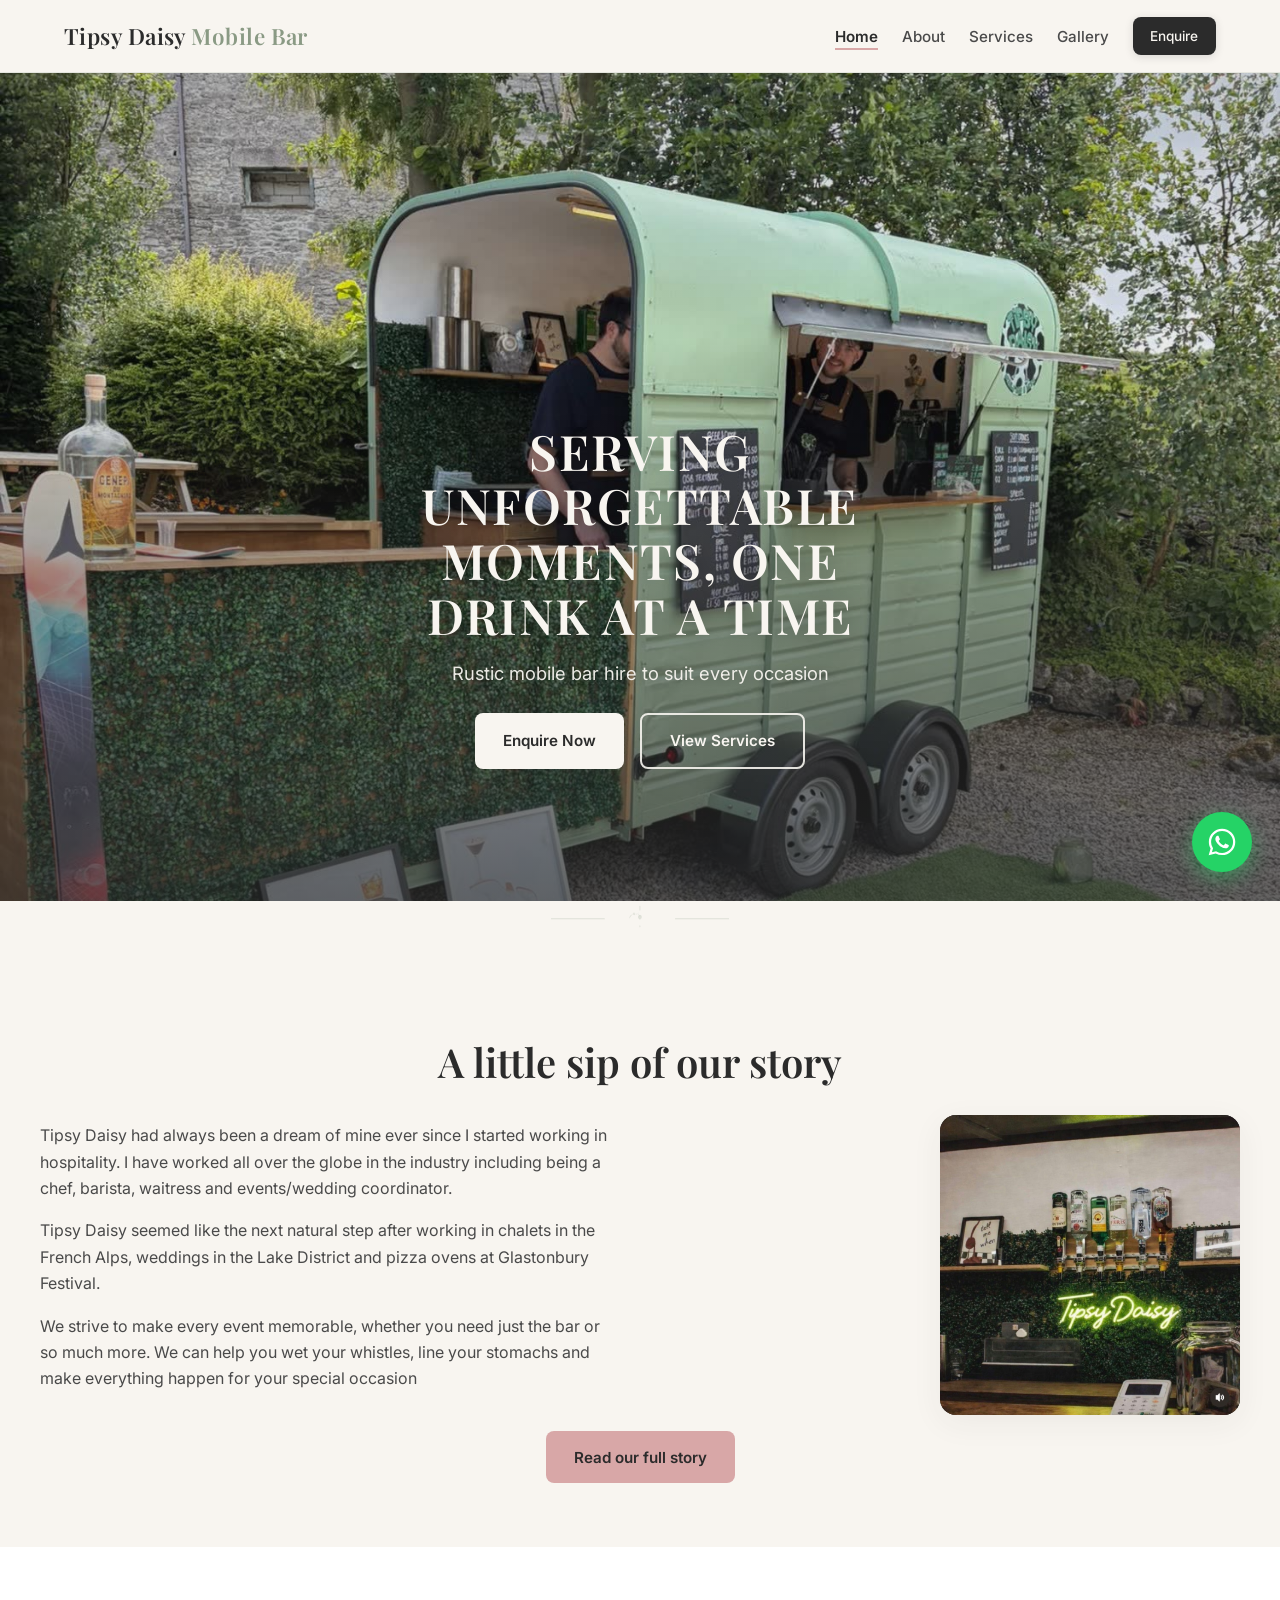
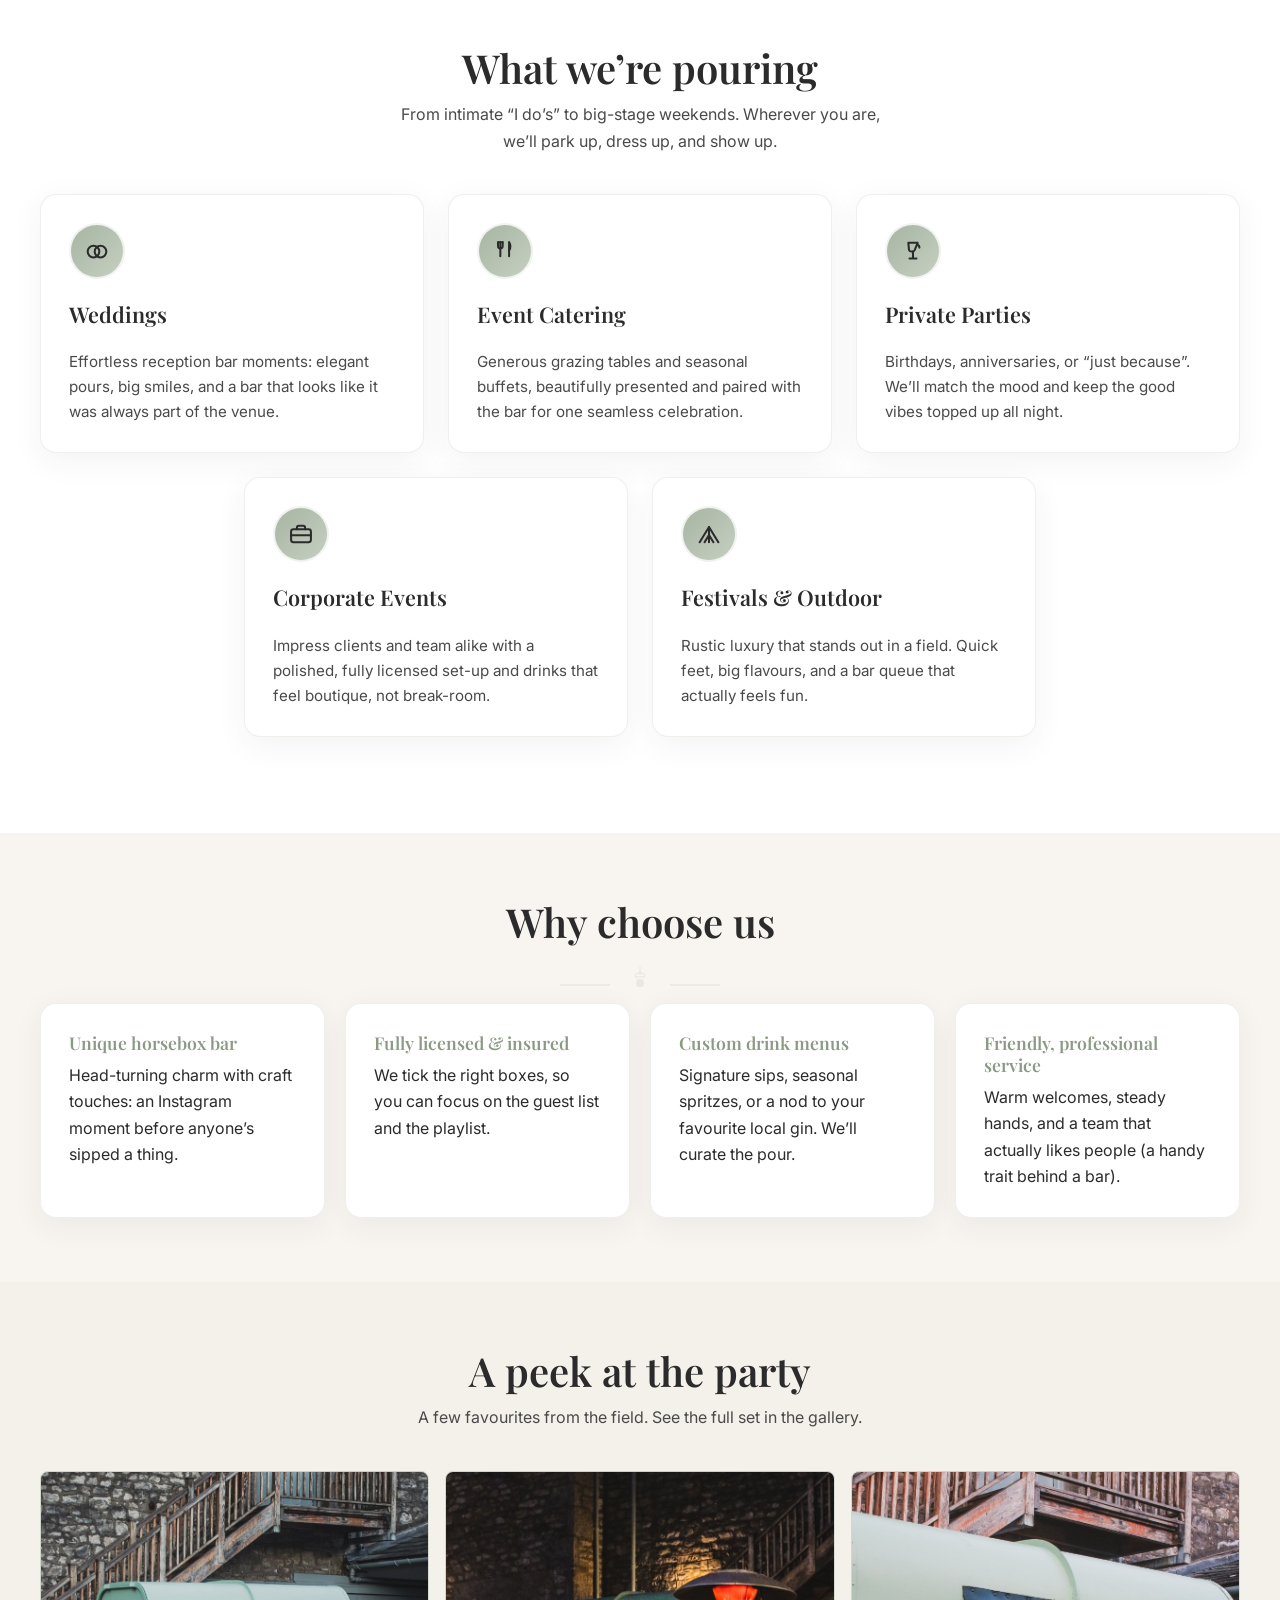
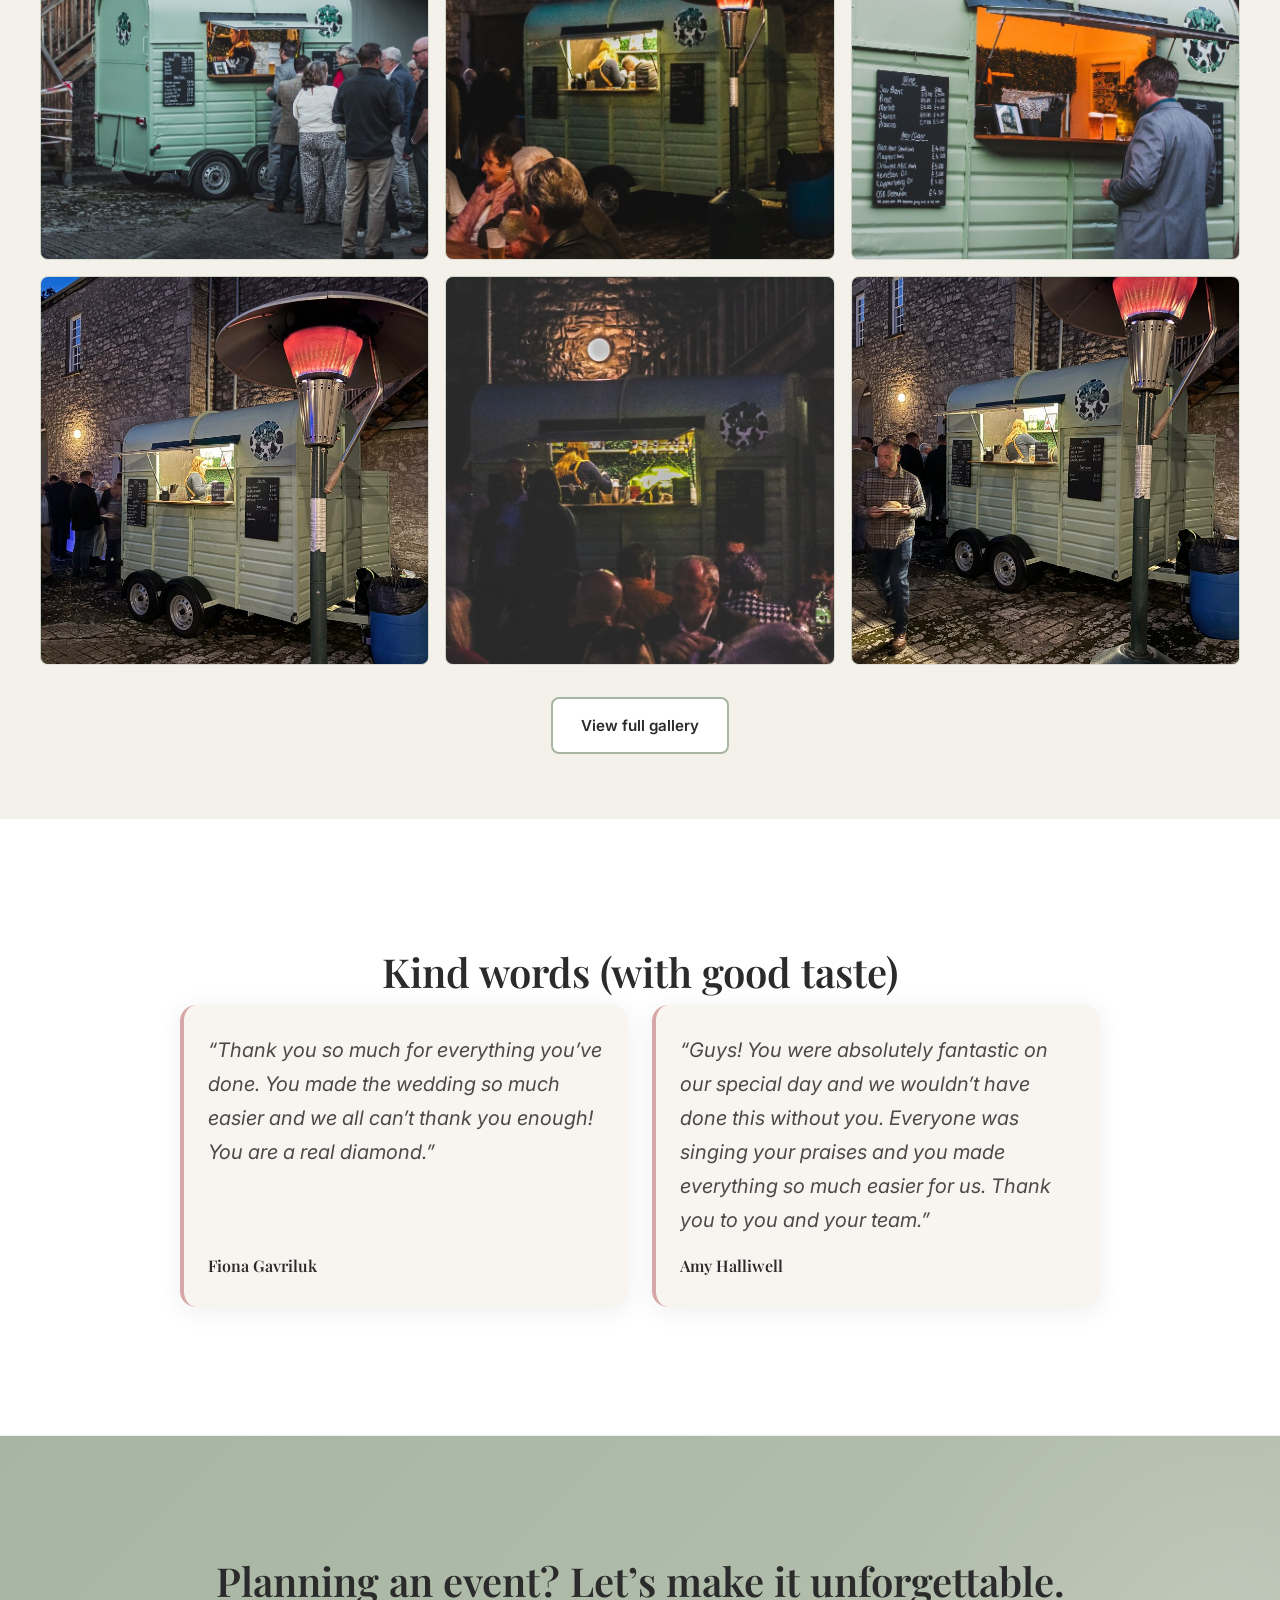
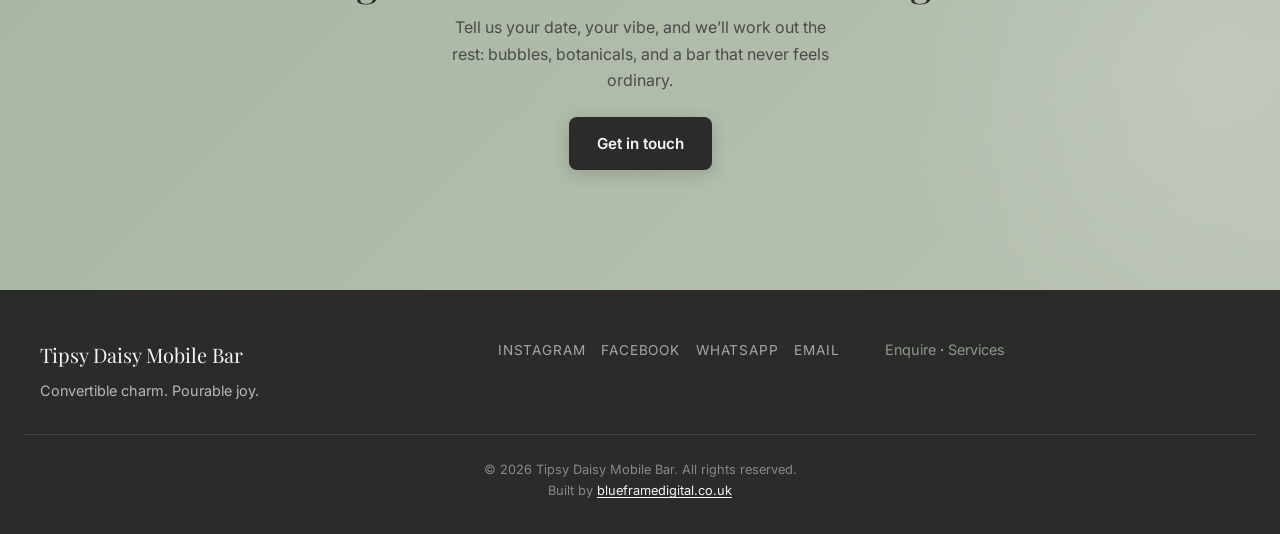
==== commit 9bcb8a8b: "Replace the footer placeholder with a Blue Frame Digital credit. Link the domain on every page and k" ====
--- a/index.html
+++ b/index.html
@@ -433,8 +433,8 @@
         </div>
       </div>
       <div class="footer-bottom">
-        © <span id="y"></span> Tipsy Daisy Mobile Bar. All rights reserved. Placeholder social links; update
-        before launch.
+        <p>© <span id="y"></span> Tipsy Daisy Mobile Bar. All rights reserved.</p>
+        <p class="footer-credit">Built by <a href="https://blueframedigital.co.uk" rel="noopener noreferrer" target="_blank">blueframedigital.co.uk</a></p>
       </div>
     </footer>
     <script src="js/main.js" defer></script>
--- a/css/styles.css
+++ b/css/styles.css
@@ -1597,6 +1597,31 @@
   color: #888;
 }
 
+.footer-bottom p {
+  margin: 0;
+}
+
+.footer-credit {
+  margin-top: 0.45rem;
+}
+
+.footer-bottom a {
+  color: var(--cream);
+  text-decoration: underline;
+  text-underline-offset: 0.18em;
+}
+
+.footer-bottom a:hover,
+.footer-bottom a:focus-visible {
+  color: var(--rose);
+}
+
+@media (max-width: 700px) {
+  .site-footer {
+    padding-bottom: 6rem;
+  }
+}
+
 /* Floating WhatsApp button */
 .whatsapp-fab {
   position: fixed;
